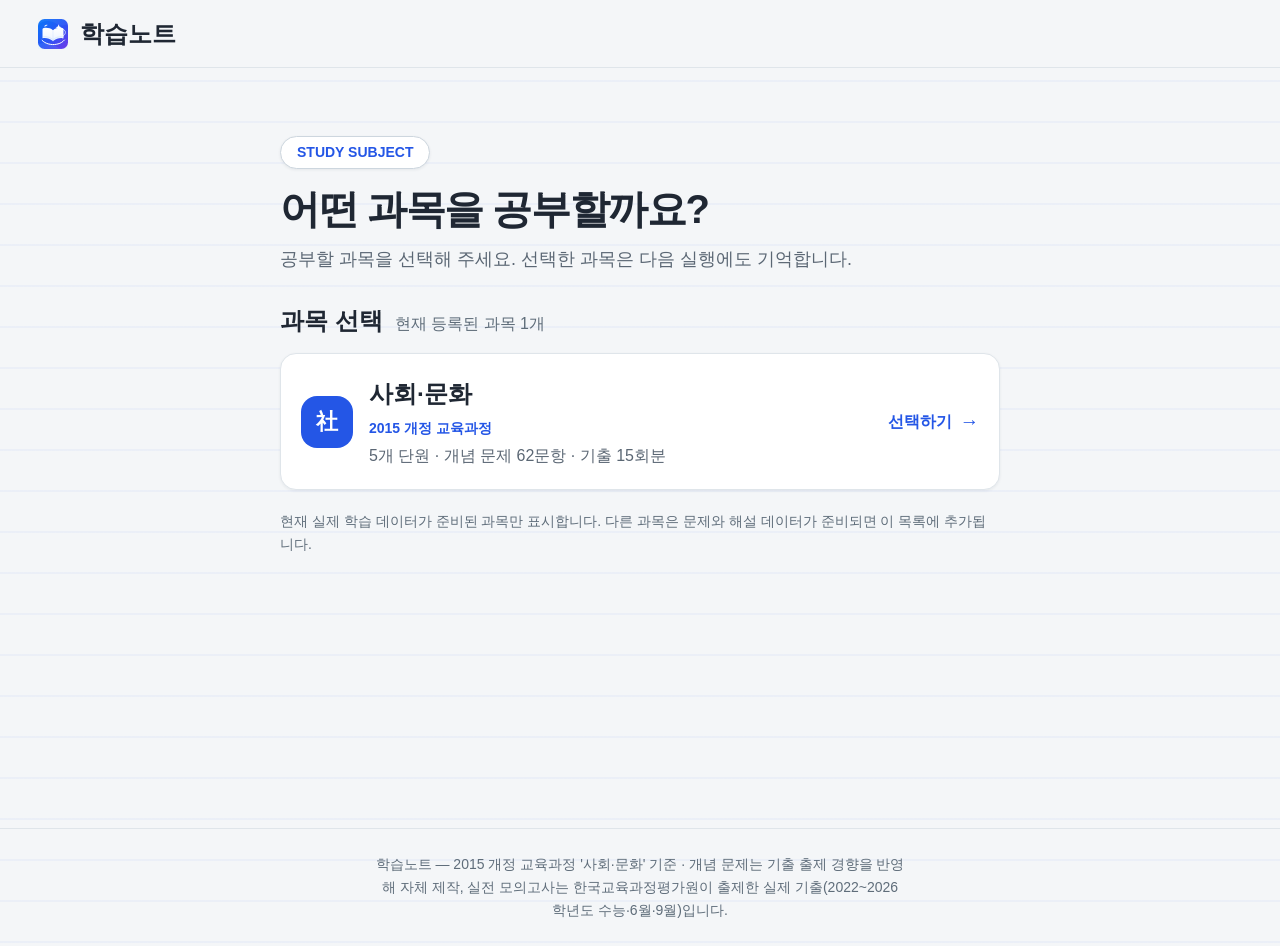
==== app-source.html @ 2e842623 "Version exam app for attempt history" ====
<!DOCTYPE html>
<html lang="ko">
<head>
<meta charset="UTF-8" />
<meta name="viewport" content="width=device-width, initial-scale=1.0" />
<title>학습노트</title>
<meta name="description" content="사회·문화 수능 대비 단원별 개념 문제 연습 사이트. 기출 스타일 5지선다 문제와 상세 해설, 오답 노트, 단원별 개념 정리 제공." />
<meta name="theme-color" content="#2456E6" />
<meta name="application-name" content="학습노트" />
<meta name="mobile-web-app-capable" content="yes" />
<meta name="apple-mobile-web-app-capable" content="yes" />
<meta name="apple-mobile-web-app-title" content="학습노트" />
<link rel="icon" type="image/svg+xml" href="assets/app-icon.svg" />
<link rel="apple-touch-icon" href="assets/app-icon-192.png" />
<link rel="manifest" href="manifest.webmanifest?v=20261116-name-2" />
<link rel="stylesheet" href="css/style.css" />
</head>
<body>
<a class="skip" href="#main">본문으로 건너뛰기</a>
<header class="site-header">
  <div class="header-inner">
    <a class="logo" href="#" data-nav="home" aria-label="홈으로">
      <img src="assets/app-icon.svg" width="30" height="30" alt="" aria-hidden="true" />
      <span class="logo-text">학습노트</span>
    </a>
    <nav class="gnb" aria-label="주요 메뉴">
      <button class="gnb-btn" data-nav="home" type="button">문제 풀기</button>
      <button class="gnb-btn" data-nav="subject-select" type="button">과목 변경</button>
      <button class="gnb-btn" data-nav="exam" type="button">실전 모의고사</button>
      <button class="gnb-btn" data-nav="game" type="button">지식의 탑</button>
      <button class="gnb-btn" data-nav="concepts" type="button">개념 정리</button>
      <button class="gnb-btn" data-nav="wrong" type="button">오답 노트 <span class="wrong-count" id="wrongCountBadge" hidden>0</span></button>
    </nav>
  </div>
</header>

<main id="main" class="container">
  <!-- 첫 진입 과목 선택 -->
  <section id="view-subject-select" class="view" aria-label="과목 선택" hidden></section>
  <!-- 홈: 단원 선택 -->
  <section id="view-home" class="view" aria-label="홈"></section>
  <!-- 퀴즈 진행 -->
  <section id="view-quiz" class="view" aria-label="문제 풀이" hidden></section>
  <!-- 결과 -->
  <section id="view-result" class="view" aria-label="결과" hidden></section>
  <!-- 실전 모의고사: 시험지 목록 -->
  <section id="view-exam" class="view" aria-label="실전 모의고사" hidden></section>
  <!-- 실전 모의고사: 응시 -->
  <section id="view-examrun" class="view" aria-label="모의고사 응시" hidden></section>
  <!-- 실전 모의고사: 결과 -->
  <section id="view-examresult" class="view" aria-label="모의고사 결과" hidden></section>
  <!-- 학습 게임: 지식의 탑 -->
  <section id="view-game" class="view" aria-label="지식의 탑 게임" hidden></section>
  <!-- 개념 정리 -->
  <section id="view-concepts" class="view" aria-label="개념 정리" hidden></section>
  <!-- 오답 노트 -->
  <section id="view-wrong" class="view" aria-label="오답 노트" hidden></section>
</main>

<footer class="site-footer">
  <p>학습노트 — 2015 개정 교육과정 '사회·문화' 기준 · 개념 문제는 기출 출제 경향을 반영해 자체 제작, 실전 모의고사는 한국교육과정평가원이 출제한 실제 기출(2022~2026학년도 수능·6월·9월)입니다.</p>
</footer>

<script src="courses/social-culture/content.js"></script>
<script src="js/course-registry.js"></script>
<script src="js/data.js"></script>
<script src="courses/social-culture/assessments.js"></script>
<script src="js/exams.js"></script>
<script src="js/storage.js"></script>
<script src="js/predict.js"></script>
<script src="js/assessment-engine.js"></script>
<script src="js/game.js"></script>
<script src="js/pen-tools.js?v=20261117-ai-report-1"></script>
<script src="js/exam-app.js?v=20261117-attempt-history-1"></script>
<script src="js/app.js"></script>
<script>
if ('serviceWorker' in navigator && (location.protocol === 'https:' || location.hostname === 'localhost' || location.hostname === '127.0.0.1')) {
  window.addEventListener('load', () => {
    navigator.serviceWorker.register('./service-worker.js', { scope: './' })
      .catch(error => console.warn('[PWA] Service worker registration failed:', error));
  }, { once: true });
}
</script>
</body>
</html>
---- css/style.css ----
/* ─── 사회문화 연습장 — 노트형 학습 사이트 테마 ───
   종이 노트 + 형광펜 콘셉트 (연습장 감성) */

:root {
  --text-xs: clamp(0.75rem, 0.7rem + 0.25vw, 0.875rem);
  --text-sm: clamp(0.875rem, 0.8rem + 0.35vw, 1rem);
  --text-base: clamp(1rem, 0.95rem + 0.25vw, 1.125rem);
  --text-lg: clamp(1.125rem, 1rem + 0.75vw, 1.5rem);
  --text-xl: clamp(1.5rem, 1.2rem + 1.25vw, 2.25rem);

  --space-1: 0.25rem; --space-2: 0.5rem; --space-3: 0.75rem;
  --space-4: 1rem; --space-5: 1.25rem; --space-6: 1.5rem;
  --space-8: 2rem; --space-10: 2.5rem; --space-12: 3rem; --space-16: 4rem;

  /* 노트 페이퍼 톤 */
  --color-bg: #f4f6f8;          /* 노트 뒷면 */
  --color-surface: #ffffff;      /* 종이 */
  --color-surface-2: #fbfcfd;
  --color-surface-offset: #eef1f4;
  --color-divider: #dfe5ea;
  --color-border: #cdd6de;
  --color-text: #1f2733;
  --color-text-muted: #5b6774;
  --color-text-faint: #5f6d7a;
  --color-text-inverse: #f8fafc;

  /* 형광펜 블루 */
  --color-primary: #2456e6;
  --color-primary-hover: #1c46c4;
  --color-primary-active: #16379b;
  --color-primary-highlight: #e3ecfe;

  --color-success: #1e7a3c;
  --color-success-highlight: #e0f3e6;
  --color-error: #c93838;
  --color-error-highlight: #fbe4e4;
  --color-wrong-badge: #c93838;

  --hl: #ffe57f;               /* 형광펜 노랑 */
  --hl-pink: #ffc0cb;
  --hl-green: #b7f0c2;

  --radius-sm: 0.375rem;
  --radius-md: 0.5rem;
  --radius-lg: 0.75rem;
  --radius-xl: 1rem;

  --transition-interactive: 180ms cubic-bezier(0.16, 1, 0.3, 1);
  --shadow-sm: 0 1px 3px rgba(31, 39, 51, 0.07);
  --shadow-md: 0 4px 14px rgba(31, 39, 51, 0.09);
  --shadow-lg: 0 12px 34px rgba(31, 39, 51, 0.14);

  --content-default: 860px;
  --site-header-height: 68px;
}

/* ─── 기본 스타일 ─── */
*, *::before, *::after { box-sizing: border-box; margin: 0; padding: 0; }
[hidden] { display: none !important; }

html {
  -webkit-text-size-adjust: none; text-size-adjust: none;
  -webkit-font-smoothing: antialiased; -moz-osx-font-smoothing: grayscale;
  text-rendering: optimizeLegibility;
  scroll-padding-top: var(--site-header-height);
}

body {
  min-height: 100dvh;
  padding-top: var(--site-header-height);
  line-height: 1.65;
  font-family: 'Pretendard Variable', Pretendard, -apple-system, 'Apple SD Gothic Neo', 'Malgun Gothic', sans-serif;
  font-size: var(--text-base);
  color: var(--color-text);
  background-color: var(--color-bg);
  /* 노트 줄무늬 */
  background-image: repeating-linear-gradient(
    transparent, transparent 39px,
    rgba(36, 86, 230, 0.045) 39px, rgba(36, 86, 230, 0.045) 41px
  );
}

img, svg { display: block; max-width: 100%; }
button { cursor: pointer; background: none; border: none; font: inherit; color: inherit; }
ul { list-style: none; }
h1, h2, h3, h4 { text-wrap: balance; line-height: 1.2; }
p, li, figcaption { text-wrap: pretty; }

:focus-visible { outline: 2px solid var(--color-primary); outline-offset: 3px; border-radius: var(--radius-sm); }

::selection { background: var(--hl); color: var(--color-text); }

.skip {
  position: absolute; left: -9999px; top: 0;
  background: var(--color-primary); color: #fff;
  padding: var(--space-2) var(--space-4); border-radius: var(--radius-sm);
  z-index: 100;
}
.skip:focus { left: var(--space-4); top: var(--space-4); }

@media (prefers-reduced-motion: reduce) {
  *, *::before, *::after {
    animation-duration: 0.01ms !important;
    animation-iteration-count: 1 !important;
    transition-duration: 0.01ms !important;
  }
}

/* ─── 헤더 ─── */
.site-header {
  /* 문서 스크롤 및 터치 제스처와 분리해 앱 상단바를 항상 같은 위치에 고정합니다. */
  position: fixed; inset: 0 0 auto; width: 100%; height: var(--site-header-height);
  z-index: 50;
  background: rgba(244, 246, 248, 0.96);
  backdrop-filter: blur(10px);
  border-bottom: 1px solid var(--color-divider);
}
.header-inner {
  width: 100%; max-width: 1440px; height: 100%;
  margin: 0 auto; padding: var(--space-3) clamp(16px, 3vw, 40px);
  display: flex; align-items: center; justify-content: space-between; gap: var(--space-4);
}
.logo { display: flex; flex: 0 0 auto; align-items: center; gap: var(--space-3); white-space: nowrap; text-decoration: none; color: inherit; }
.logo-text { white-space: nowrap; font-size: var(--text-lg); font-weight: 800; letter-spacing: -0.01em; }
.logo-text em { font-style: normal; color: var(--color-primary); }

.gnb { display: flex; flex: 1 1 auto; min-width: 0; justify-content: flex-end; flex-wrap: nowrap; gap: 4px; }
.gnb-btn {
  flex: 0 0 auto; white-space: nowrap;
  padding: var(--space-2) clamp(8px, 0.9vw, 14px);
  border-radius: var(--radius-full, 9999px);
  font-size: clamp(0.78rem, 0.9vw, 1rem); font-weight: 600; color: var(--color-text-muted);
  transition: all var(--transition-interactive);
}
.gnb-btn:hover { background: var(--color-primary-highlight); color: var(--color-primary); transform: translateY(-1px) scale(1.015); }
.gnb-btn.active { background: var(--color-primary); color: #fff; }

.wrong-count {
  display: inline-flex; align-items: center; justify-content: center;
  min-width: 1.4em; height: 1.4em; padding: 0 0.3em;
  background: var(--color-wrong-badge); color: #fff;
  border-radius: 9999px; font-size: var(--text-xs); font-weight: 700;
  vertical-align: 2px; margin-left: var(--space-1);
}

/* ─── 레이아웃 ─── */
.container {
  max-width: var(--content-default);
  margin: 0 auto;
  padding: var(--space-8) var(--space-5) var(--space-16);
  min-height: calc(100dvh - 140px);
}
.view { animation: viewIn 240ms cubic-bezier(0.16, 1, 0.3, 1); }
@keyframes viewIn { from { opacity: 0; transform: translateY(8px); } to { opacity: 1; transform: none; } }

/* ─── 첫 진입 과목 선택 ─── */
.subject-pick-page { max-width: 720px; margin: 0 auto; padding: clamp(12px, 4vh, 36px) 0; }
.subject-pick-page > .hero-kicker { margin-bottom: var(--space-4); }
.subject-pick-page h1 { font-size: clamp(1.8rem, 4vw, 2.5rem); font-weight: 850; letter-spacing: -0.035em; margin-bottom: var(--space-3); }
.subject-pick-description { color: var(--color-text-muted); margin-bottom: var(--space-8); }
.subject-pick-grid { display: grid; grid-template-columns: 1fr; gap: var(--space-3); }
.subject-pick-button {
  display: flex; align-items: center; gap: var(--space-4); width: 100%; min-height: 104px;
  padding: var(--space-5); text-align: left; color: var(--color-text);
  background: var(--color-surface); border: 1px solid var(--color-divider);
  border-radius: var(--radius-xl); box-shadow: var(--shadow-sm); cursor: pointer;
  transition: transform var(--transition-interactive), box-shadow var(--transition-interactive), border-color var(--transition-interactive), background var(--transition-interactive);
}
.subject-pick-button:hover, .subject-pick-button:focus-visible {
  border-color: var(--color-primary); background: var(--color-primary-highlight); box-shadow: var(--shadow-md);
  transform: translateY(-1px) scale(1.015);
}
.subject-pick-mark {
  display: inline-flex; flex: 0 0 52px; width: 52px; height: 52px; align-items: center; justify-content: center;
  color: #fff; background: var(--color-primary); border-radius: 16px; font-size: 1.35rem; font-weight: 850;
}
.subject-pick-copy { display: grid; gap: 3px; min-width: 0; }
.subject-pick-copy strong { font-size: var(--text-lg); font-weight: 800; }
.subject-pick-copy small { color: var(--color-primary); font-size: var(--text-xs); font-weight: 700; }
.subject-pick-copy > span { color: var(--color-text-muted); font-size: var(--text-sm); }
.subject-pick-action { display: inline-flex; align-items: center; gap: 8px; margin-left: auto; white-space: nowrap; color: var(--color-primary); font-size: var(--text-sm); font-weight: 800; }
.subject-pick-action > span { font-size: 1.2em; }
.subject-pick-footnote { margin-top: var(--space-5); color: var(--color-text-faint); font-size: var(--text-xs); }

/* ─── 홈 화면 ─── */
.hero { margin-bottom: var(--space-10); }
.hero-kicker {
  display: inline-flex; align-items: center; gap: var(--space-2);
  background: #fff; border: 1px solid var(--color-border);
  padding: var(--space-1) var(--space-4); border-radius: 9999px;
  font-size: var(--text-xs); font-weight: 700; color: var(--color-primary);
  box-shadow: var(--shadow-sm); margin-bottom: var(--space-4);
}
.hero h1 {
  font-size: var(--text-xl); font-weight: 800; letter-spacing: -0.02em;
  margin-bottom: var(--space-3); max-width: 24ch;
}
.hero p { color: var(--color-text-muted); max-width: 52ch; }

.stat-strip {
  display: grid; grid-template-columns: repeat(3, 1fr); gap: var(--space-3);
  margin-bottom: var(--space-10);
}
.stat-card {
  background: var(--color-surface); border: 1px solid var(--color-divider);
  border-radius: var(--radius-lg); padding: var(--space-4) var(--space-5);
  box-shadow: var(--shadow-sm);
}
.stat-label { font-size: var(--text-xs); font-weight: 600; color: var(--color-text-faint); }
.stat-value { font-size: var(--text-lg); font-weight: 800; margin-top: var(--space-1); }
.stat-value .accent { color: var(--color-primary); }

.section-head { display: flex; align-items: baseline; gap: var(--space-3); margin-bottom: var(--space-4); }
.section-head h2 { font-size: var(--text-lg); font-weight: 800; }
.section-head span { font-size: var(--text-sm); color: var(--color-text-faint); }

.unit-grid { display: grid; gap: var(--space-4); }
.unit-card {
  position: relative;
  background: var(--color-surface);
  border: 1px solid var(--color-divider);
  border-radius: var(--radius-lg);
  padding: var(--space-5) var(--space-6);
  box-shadow: var(--shadow-sm);
  transition: transform var(--transition-interactive), box-shadow var(--transition-interactive), border-color var(--transition-interactive);
  overflow: hidden;
}
.unit-card::before {
  content: ''; position: absolute; inset: 0 auto 0 0; width: 4px;
  background: var(--unit-accent, var(--color-primary));
}
.unit-card:hover { transform: translateY(-2px) scale(1.012); box-shadow: var(--shadow-md); border-color: var(--color-primary-highlight); }
.unit-top { display: flex; align-items: center; justify-content: space-between; gap: var(--space-3); }
.unit-num { font-size: var(--text-xs); font-weight: 800; color: var(--color-text-faint); letter-spacing: 0.08em; }
.unit-name { font-size: var(--text-lg); font-weight: 800; margin-top: var(--space-1); }
.unit-desc { font-size: var(--text-sm); color: var(--color-text-muted); margin-top: var(--space-2); }
.unit-meta { display: flex; align-items: center; gap: var(--space-3); margin-top: var(--space-4); flex-wrap: wrap; }
.unit-qcount {
  font-size: var(--text-xs); font-weight: 700; color: var(--color-text-muted);
  background: var(--color-surface-offset); padding: var(--space-1) var(--space-3);
  border-radius: 9999px;
}
.unit-actions { display: flex; gap: var(--space-2); margin-left: auto; }

.btn {
  display: inline-flex; align-items: center; justify-content: center; gap: var(--space-2);
  padding: var(--space-2) var(--space-5);
  border-radius: var(--radius-md);
  font-size: var(--text-sm); font-weight: 700;
  transition: all var(--transition-interactive);
}
.btn-primary { background: var(--color-primary); color: #fff; box-shadow: var(--shadow-sm); }
.btn-primary:hover { background: var(--color-primary-hover); transform: translateY(-1px) scale(1.015); }
.btn-ghost { border: 1.5px solid var(--color-border); color: var(--color-text-muted); background: var(--color-surface); }
.btn-ghost:hover { border-color: var(--color-primary); color: var(--color-primary); transform: translateY(-1px) scale(1.015); }
.btn:disabled { opacity: 0.45; cursor: not-allowed; transform: none; }

.unit-accuracy { font-size: var(--text-xs); color: var(--color-text-faint); font-weight: 600; }
.unit-accuracy .bar {
  display: inline-block; width: 72px; height: 6px;
  background: var(--color-surface-offset); border-radius: 3px;
  margin-left: var(--space-2); vertical-align: 2px; overflow: hidden;
}
.unit-accuracy .bar i {
  display: block; height: 100%; border-radius: 3px;
  background: var(--unit-accent, var(--color-primary));
}

/* ─── 퀴즈 화면 ─── */
.quiz-topbar {
  display: flex; align-items: center; justify-content: space-between;
  gap: var(--space-4); margin-bottom: var(--space-5); flex-wrap: wrap;
}
.quiz-info { display: flex; align-items: center; gap: var(--space-3); flex-wrap: wrap; }
.quiz-tag {
  font-size: var(--text-xs); font-weight: 700;
  background: var(--color-primary-highlight); color: var(--color-primary);
  padding: var(--space-1) var(--space-3); border-radius: 9999px;
}
.quiz-tag.error-mode { background: var(--color-error-highlight); color: var(--color-error); }
.quiz-topic { font-size: var(--text-sm); font-weight: 600; color: var(--color-text-muted); }
.quiz-exit { font-size: var(--text-sm); font-weight: 600; color: var(--color-text-faint); padding: var(--space-1) var(--space-3); border-radius: var(--radius-sm); }
.quiz-exit:hover { color: var(--color-error); background: var(--color-error-highlight); }

.progress-row { display: flex; align-items: center; gap: var(--space-4); margin-bottom: var(--space-6); }
.progress-track {
  flex: 1; height: 10px; border-radius: 5px;
  background: var(--color-surface-offset); overflow: hidden;
}
.progress-fill {
  height: 100%; border-radius: 5px;
  background: linear-gradient(90deg, var(--color-primary), #5b84ff);
  transition: width 400ms cubic-bezier(0.16, 1, 0.3, 1);
}
.progress-count { font-size: var(--text-sm); font-weight: 800; font-variant-numeric: tabular-nums; white-space: nowrap; }

.q-card {
  background: var(--color-surface);
  border: 1px solid var(--color-divider);
  border-radius: var(--radius-xl);
  padding: var(--space-8);
  box-shadow: var(--shadow-md);
}
.q-head { display: flex; align-items: center; gap: var(--space-3); margin-bottom: var(--space-4); flex-wrap: wrap; }
.q-num { font-size: var(--text-xs); font-weight: 800; color: var(--color-primary); letter-spacing: 0.06em; }
.q-diff { display: flex; gap: 3px; align-items: center; }
.q-diff i { width: 8px; height: 8px; border-radius: 2px; background: var(--color-surface-offset); }
.q-diff i.on { background: var(--color-primary); }
.q-diff-label { font-size: var(--text-xs); color: var(--color-text-faint); font-weight: 600; margin-left: 2px; }

.q-text { font-size: var(--text-base); font-weight: 600; line-height: 1.7; }
.pen-input-hint { font-size: var(--text-xs); color: var(--color-text-faint); }
.pen-tool:disabled { opacity: .4; cursor: not-allowed; }
@media (max-width: 640px) {
  .pen-bar { gap: 6px; }
  .pen-tool { padding: 6px 10px; }
  .pen-input-hint { flex-basis: 100%; }
}
.q-text u { text-decoration-color: var(--color-error); text-decoration-thickness: 2px; text-underline-offset: 3px; }
.q-text mark { background: var(--hl); padding: 0 2px; border-radius: 2px; }

.boogi {
  background: var(--color-surface-2);
  border: 1px dashed var(--color-border);
  border-radius: var(--radius-md);
  padding: var(--space-4) var(--space-5);
  margin: var(--space-4) 0 var(--space-5);
  font-size: var(--text-sm);
}
.boogi ul { padding-left: 0; margin-top: var(--space-2); display: grid; gap: var(--space-1); }
.boogi ul li { padding-left: 1.1em; position: relative; }
.boogi ul li::before { content: '·'; position: absolute; left: 0; font-weight: 800; color: var(--color-primary); }

.choices { display: grid; gap: var(--space-2); margin-top: var(--space-5); }
.choice {
  display: flex; align-items: flex-start; gap: var(--space-3);
  width: 100%; text-align: left;
  padding: var(--space-4) var(--space-5);
  background: var(--color-surface-2);
  border: 1.5px solid var(--color-divider);
  border-radius: var(--radius-md);
  font-size: var(--text-sm); font-weight: 500; line-height: 1.6;
  transition: all var(--transition-interactive);
}
.choice:hover:not(:disabled) {
  border-color: var(--color-primary);
  background: var(--color-primary-highlight);
  color: var(--color-text);
  transform: translateY(-1px) scale(1.025);
  box-shadow: 0 6px 16px rgba(36, 86, 230, 0.18);
}
.choice:disabled { cursor: default; }
.choice-num {
  flex-shrink: 0; width: 1.7em; height: 1.7em;
  display: inline-flex; align-items: center; justify-content: center;
  border-radius: 50%; background: var(--color-surface-offset);
  font-size: var(--text-xs); font-weight: 800; color: var(--color-text-muted);
  transition: all var(--transition-interactive);
}
.choice.correct {
  border-color: var(--color-success); background: var(--color-success-highlight);
}
.choice.correct .choice-num { background: var(--color-success); color: #fff; }
.choice.wrong {
  border-color: var(--color-error); background: var(--color-error-highlight);
}
.choice.wrong .choice-num { background: var(--color-error); color: #fff; }
.choice.dimmed { opacity: 0.55; }

.expl {
  margin-top: var(--space-5);
  border-radius: var(--radius-md);
  padding: var(--space-5) var(--space-6);
  animation: viewIn 240ms cubic-bezier(0.16, 1, 0.3, 1);
}
.expl.correct-expl { background: var(--color-success-highlight); border: 1px solid #bfe4ca; }
.expl.wrong-expl { background: var(--color-error-highlight); border: 1px solid #f0c4c4; }
.expl-head {
  display: flex; align-items: center; gap: var(--space-2);
  font-weight: 800; font-size: var(--text-sm); margin-bottom: var(--space-2);
}
.expl.correct-expl .expl-head { color: var(--color-success); }
.expl.wrong-expl .expl-head { color: var(--color-error); }
.expl-body { font-size: var(--text-sm); color: var(--color-text); line-height: 1.7; }

.quiz-nav { display: flex; justify-content: flex-end; gap: var(--space-3); margin-top: var(--space-6); }

/* ─── 결과 화면 ─── */
.result-hero {
  background: var(--color-surface); border: 1px solid var(--color-divider);
  border-radius: var(--radius-xl); padding: var(--space-10);
  text-align: center; box-shadow: var(--shadow-md); margin-bottom: var(--space-8);
}
.result-score { font-size: clamp(3rem, 8vw, 4.5rem); font-weight: 900; letter-spacing: -0.03em; color: var(--color-primary); line-height: 1; }
.result-score small { font-size: 0.4em; font-weight: 700; color: var(--color-text-faint); }
.result-msg { font-size: var(--text-lg); font-weight: 800; margin-top: var(--space-4); }
.result-sub { font-size: var(--text-sm); color: var(--color-text-muted); margin-top: var(--space-2); }
.result-actions { display: flex; justify-content: center; gap: var(--space-3); margin-top: var(--space-8); flex-wrap: wrap; }

.result-table { width: 100%; border-collapse: collapse; font-size: var(--text-sm); }
.result-table th, .result-table td {
  padding: var(--space-3) var(--space-4); text-align: left;
  border-bottom: 1px solid var(--color-divider);
}
.result-table th { font-size: var(--text-xs); font-weight: 700; color: var(--color-text-faint); }
.result-table .ok { color: var(--color-success); font-weight: 700; }
.result-table .no { color: var(--color-error); font-weight: 700; }

/* ─── 개념 정리 ─── */
.concept-tabs { display: flex; gap: var(--space-2); flex-wrap: wrap; margin-bottom: var(--space-6); }
.ctab {
  padding: var(--space-2) var(--space-4); border-radius: 9999px;
  font-size: var(--text-sm); font-weight: 700; color: var(--color-text-muted);
  border: 1.5px solid var(--color-divider); background: var(--color-surface);
  transition: all var(--transition-interactive);
}
.ctab:hover { border-color: var(--color-primary); color: var(--color-primary); transform: translateY(-1px) scale(1.015); }
.ctab.active { background: var(--color-primary); border-color: var(--color-primary); color: #fff; }

.term-grid { display: grid; grid-template-columns: repeat(auto-fill, minmax(320px, 1fr)); gap: var(--space-4); }
.term-card {
  background: var(--color-surface); border: 1px solid var(--color-divider);
  border-radius: var(--radius-lg); padding: var(--space-5) var(--space-6);
  box-shadow: var(--shadow-sm);
}
.term-card dt { font-weight: 800; font-size: var(--text-base); margin-bottom: var(--space-2); }
.term-card dt::before { content: '✎ '; color: var(--color-primary); }
.term-card dd { font-size: var(--text-sm); color: var(--color-text-muted); line-height: 1.7; }
.term-card dd mark { background: var(--hl); padding: 0 2px; border-radius: 2px; }

/* ─── 오답 노트 ─── */
.empty-state {
  text-align: center; padding: var(--space-16) var(--space-6);
  background: var(--color-surface); border: 1px dashed var(--color-border);
  border-radius: var(--radius-xl); color: var(--color-text-muted);
}
.empty-state strong { display: block; font-size: var(--text-lg); color: var(--color-text); margin-bottom: var(--space-2); }

.wrong-list { display: grid; gap: var(--space-4); }
.wrong-item {
  background: var(--color-surface); border: 1px solid var(--color-divider);
  border-radius: var(--radius-lg); padding: var(--space-5) var(--space-6);
  box-shadow: var(--shadow-sm);
}
.wrong-item-head { display: flex; align-items: center; gap: var(--space-3); flex-wrap: wrap; margin-bottom: var(--space-2); }
.wrong-q { font-size: var(--text-sm); font-weight: 600; line-height: 1.6; }
.wrong-tries { font-size: var(--text-xs); font-weight: 700; color: var(--color-error); background: var(--color-error-highlight); padding: 2px 10px; border-radius: 9999px; }
.wrong-actions { display: flex; gap: var(--space-2); margin-top: var(--space-4); flex-wrap: wrap; }
.wrong-actions .btn { padding: var(--space-1) var(--space-4); font-size: var(--text-xs); }

/* ─── 푸터 ─── */
.site-footer {
  border-top: 1px solid var(--color-divider);
  padding: var(--space-6) var(--space-5);
  text-align: center;
}
.site-footer p { font-size: var(--text-xs); color: var(--color-text-faint); margin: 0 auto; max-width: 68ch; }

/* 두 줄 헤더가 필요한 태블릿/모바일의 고정 높이입니다. */
@media (max-width: 980px) {
  :root { --site-header-height: 116px; }
}

/* 넓은 태블릿/좁은 데스크톱에서는 로고와 메뉴를 분리해 텍스트가 눌리지 않게 합니다. */
@media (max-width: 980px) and (min-width: 641px) {
  .header-inner { flex-direction: column; align-items: stretch; gap: var(--space-2); }
  .logo { justify-content: center; }
  .gnb { justify-content: flex-start; overflow-x: auto; -webkit-overflow-scrolling: touch; scrollbar-width: none; padding-bottom: 2px; }
  .gnb::-webkit-scrollbar { display: none; }
  .gnb-btn { padding: var(--space-2) var(--space-3); font-size: var(--text-xs); }
}

/* ─── 반응형 ─── */
@media (max-width: 640px) {
  .header-inner { flex-direction: column; align-items: stretch; gap: var(--space-2); }
  .logo { justify-content: center; }
  .gnb { justify-content: flex-start; flex-wrap: nowrap; overflow-x: auto; -webkit-overflow-scrolling: touch; scrollbar-width: none; padding-bottom: 2px; }
  .gnb::-webkit-scrollbar { display: none; }
  .gnb-btn { white-space: nowrap; flex: 0 0 auto; padding: var(--space-2) var(--space-3); font-size: var(--text-xs); }
  .container { padding: var(--space-6) var(--space-4) var(--space-12); }
  .stat-strip { grid-template-columns: 1fr; }
  .q-card { padding: var(--space-5) var(--space-4); }
  .unit-actions { margin-left: 0; }
  .progress-count { font-size: var(--text-xs); }
}

/* ─── 실전 모의고사 ─── */
.exam-banner {
  display: flex; align-items: center; gap: var(--space-4); flex-wrap: wrap;
  background: linear-gradient(120deg, #1d3fa0, #2456e6 55%, #3b6ef5);
  color: #fff; border-radius: var(--radius-lg);
  padding: var(--space-5) var(--space-6); margin: var(--space-6) 0 0;
  text-decoration: none; box-shadow: 0 6px 18px rgba(36, 86, 230, 0.28);
  transition: transform 0.15s ease, box-shadow 0.15s ease;
}
.exam-banner:hover { transform: translateY(-1px) scale(1.012); box-shadow: 0 8px 20px rgba(36, 86, 230, 0.30); }
.eb-badge { background: rgba(255,255,255,0.18); border: 1px solid rgba(255,255,255,0.35); padding: 2px 10px; border-radius: 999px; font-size: var(--text-xs); font-weight: 700; letter-spacing: 0.02em; }
.eb-title { font-weight: 800; font-size: var(--text-base); }
.eb-cta { margin-left: auto; font-weight: 700; font-size: var(--text-sm); }

.exam-hero { background: linear-gradient(135deg, #10265e, #1c46c4); color: #fff; border-radius: var(--radius-lg); padding: var(--space-8) var(--space-8); }
.exam-hero .hero-kicker { color: #bcd0ff; }
.exam-hero p { color: #dbe6ff; }

.exam-year-row { margin-bottom: var(--space-6); }
.exam-year { font-size: var(--text-base); font-weight: 800; color: var(--color-text); margin-bottom: var(--space-3); }
.exam-cards { display: grid; grid-template-columns: repeat(auto-fit, minmax(200px, 1fr)); gap: var(--space-3); }
.exam-card {
  display: flex; flex-direction: column; align-items: flex-start; gap: 4px; text-align: left;
  background: var(--color-surface); border: 1px solid var(--color-border); border-radius: var(--radius-md);
  padding: var(--space-4); cursor: pointer; font: inherit; color: var(--color-text);
  transition: border-color 0.15s ease, box-shadow 0.15s ease, transform 0.15s ease;
}
.exam-card:hover { border-color: var(--color-primary); box-shadow: 0 4px 14px rgba(31, 39, 51, 0.08); transform: translateY(-1px) scale(1.015); }
.exam-card-kind { font-size: var(--text-xs); font-weight: 700; color: var(--color-primary); background: var(--color-primary-highlight); padding: 2px 8px; border-radius: 999px; }
.exam-card-title { font-weight: 800; font-size: var(--text-base); }
.exam-card-meta { font-size: var(--text-xs); color: var(--color-text-muted); }
.exam-card-meta b { color: var(--color-success); }
.exam-src-note { font-size: var(--text-xs); color: var(--color-text-faint); margin-top: var(--space-4); }

.exam-run-top { display: flex; align-items: center; justify-content: space-between; gap: var(--space-3); flex-wrap: wrap; margin-bottom: var(--space-3); }
.exam-run-info { display: flex; align-items: center; gap: var(--space-3); flex-wrap: wrap; }
.exam-run-q { font-weight: 800; font-size: var(--text-base); color: var(--color-text-muted); font-variant-numeric: tabular-nums; }
.exam-run-right { display: flex; align-items: center; gap: var(--space-3); }
.exam-timer { font-weight: 800; font-size: var(--text-lg); font-variant-numeric: tabular-nums; background: var(--color-surface); border: 1px solid var(--color-border); border-radius: var(--radius-md); padding: 4px 12px; }
.exam-timer.warn { color: #b45309; border-color: #f59e0b; background: #fffbeb; }
.exam-timer.danger { color: var(--color-error); border-color: var(--color-error); background: var(--color-error-highlight); }
.exam-tag { background: #10265e !important; color: #fff !important; }

.exam-progress { margin-bottom: var(--space-4); }

.exam-qcard { background: var(--color-surface); border: 1px solid var(--color-border); border-radius: var(--radius-lg); padding: var(--space-4); }
.exam-qimg { display: block; width: 100%; max-width: 760px; margin: 0 auto; height: auto; border-radius: var(--radius-sm); }

.omr { display: grid; grid-template-columns: repeat(5, 1fr); gap: var(--space-2); max-width: 760px; margin: var(--space-4) auto 0; }
.omr-btn {
  display: flex; flex-direction: column; align-items: center; gap: 2px;
  background: var(--color-surface-2); border: 2px solid var(--color-border); border-radius: var(--radius-md);
  padding: var(--space-3) 4px; cursor: pointer; font: inherit; color: var(--color-text-muted);
  transition: transform 160ms cubic-bezier(0.16, 1, 0.3, 1), border-color 160ms ease, background-color 160ms ease, color 160ms ease, box-shadow 160ms ease;
}
.omr-btn:hover:not(:disabled) {
  border-color: var(--color-primary);
  background: var(--color-primary-highlight);
  color: var(--color-primary);
  transform: translateY(-1px) scale(1.025);
  box-shadow: 0 6px 16px rgba(36, 86, 230, 0.18);
}
.omr-btn.marked { border-color: var(--color-primary); background: var(--color-primary-highlight); color: var(--color-primary); font-weight: 800; }
.omr-num { font-size: var(--text-lg); line-height: 1; }
.omr-state { font-size: var(--text-xs); min-height: 1em; }

.exam-run-nav { display: flex; align-items: center; gap: var(--space-3); flex-wrap: wrap; margin-top: var(--space-4); }
.omr-grid { display: grid; grid-template-columns: repeat(10, 1fr); gap: 4px; flex: 1; min-width: 240px; }
.omr-cell {
  font: inherit; font-size: var(--text-xs); font-weight: 700; color: var(--color-text-muted);
  background: var(--color-surface); border: 1px solid var(--color-border); border-radius: 6px;
  padding: 6px 0; cursor: pointer; font-variant-numeric: tabular-nums;
  transition: transform 160ms cubic-bezier(0.16, 1, 0.3, 1), border-color 160ms ease, background-color 160ms ease, color 160ms ease, box-shadow 160ms ease;
}
.omr-cell:hover:not(:disabled) {
  border-color: var(--color-primary);
  background: var(--color-primary-highlight);
  color: var(--color-primary);
  transform: translateY(-1px) scale(1.02);
  box-shadow: 0 5px 14px rgba(36, 86, 230, 0.16);
}
.omr-cell.done { background: var(--color-primary-highlight); border-color: #9db8f5; color: var(--color-primary); }
.omr-cell.cur { background: var(--color-primary); border-color: var(--color-primary); color: #fff; }
.exam-submit-hint { font-size: var(--text-sm); color: var(--color-text-muted); margin-top: var(--space-3); }
.exam-submit-hint.warn2 { color: #b45309; font-weight: 600; }

.exam-result-hero { background: linear-gradient(135deg, #10265e, #1c46c4); color: #fff; }
.exam-result-hero .result-sub { color: #dbe6ff; }

.exam-review-list { display: flex; flex-direction: column; gap: var(--space-2); }
.exam-review { background: var(--color-surface); border: 1px solid var(--color-border); border-radius: var(--radius-md); overflow: hidden; }
.exam-review summary {
  display: flex; align-items: center; gap: var(--space-3); flex-wrap: wrap; cursor: pointer;
  padding: var(--space-3) var(--space-4); list-style: none; font-size: var(--text-sm);
}
.exam-review summary::-webkit-details-marker { display: none; }
.exam-review summary::after { content: '▾'; margin-left: auto; color: var(--color-text-faint); }
.exam-review[open] summary::after { content: '▴'; }
.er-num { font-weight: 800; font-size: var(--text-base); min-width: 2.2em; }
.er-verdict { font-size: var(--text-xs); font-weight: 700; padding: 2px 8px; border-radius: 999px; }
.er-verdict.ok { background: var(--color-success-highlight); color: var(--color-success); }
.er-verdict.no { background: var(--color-error-highlight); color: var(--color-error); }
.er-ans { color: var(--color-text-muted); }
.er-body { padding: 0 var(--space-4) var(--space-4); }
.er-note { font-size: var(--text-sm); color: var(--color-text-muted); margin-top: var(--space-3); }
.er-note b { color: var(--color-primary); font-size: var(--text-base); }
.exam-review.wrong-q { border-color: #f0b4b4; }

@media (max-width: 640px) {
  .omr { grid-template-columns: repeat(5, 1fr); }
  .omr-grid { grid-template-columns: repeat(10, 1fr); min-width: 0; }
  .exam-run-nav { flex-wrap: wrap; gap: var(--space-2); }
  .exam-run-nav .btn { flex: 1 1 calc(50% - var(--space-2)); }
  .omr-grid { order: 3; flex-basis: 100%; }
  .eb-cta { margin-left: 0; }
}

/* ───────────── 모의고사 확장: 도표 제외 · 예상 문제지 · 펜 필기 · 등급컷 ───────────── */

/* 도표 문항 제외 토글 */
.dopyo-toggle {
  display: flex; align-items: center; gap: var(--space-4); justify-content: space-between;
  background: var(--color-surface); border: 1px solid var(--color-border); border-radius: var(--radius-md);
  padding: var(--space-4) var(--space-5); margin-bottom: var(--space-8);
}
.dopyo-toggle.on { border-color: #9db8f5; background: var(--color-primary-highlight); }
.dt-text b { display: block; font-size: var(--text-base); margin-bottom: 2px; }
.dt-text span { font-size: var(--text-sm); color: var(--color-text-muted); }
.dt-switch {
  flex: 0 0 auto; width: 52px; height: 30px; border-radius: 999px; border: 1px solid var(--color-border);
  background: var(--color-surface-offset); position: relative; cursor: pointer; padding: 0; transition: background 0.15s;
}
.dt-knob {
  position: absolute; top: 3px; left: 3px; width: 22px; height: 22px; border-radius: 50%;
  background: #fff; border: 1px solid var(--color-border); transition: transform 0.15s;
}
.dopyo-toggle.on .dt-switch { background: var(--color-primary); border-color: var(--color-primary); }
.dopyo-toggle.on .dt-knob { transform: translateX(22px); border-color: transparent; }

/* 예상 모의고사 카드 */
.predict-cards { grid-template-columns: repeat(auto-fill, minmax(200px, 1fr)); }
.predict-card { border-style: dashed; }
.predict-sub { display: block; font-size: var(--text-xs); color: var(--color-text-faint); margin-top: 2px; }
.predict-note { background: var(--color-surface); border: 1px solid var(--color-border); border-radius: var(--radius-md); margin-top: var(--space-4); }
.predict-note summary { cursor: pointer; padding: var(--space-3) var(--space-4); font-size: var(--text-sm); font-weight: 700; list-style: none; }
.predict-note summary::-webkit-details-marker { display: none; }
.predict-note summary::after { content: '▾'; color: var(--color-text-faint); margin-left: var(--space-2); }
.predict-note[open] summary::after { content: '▴'; }
.pn-body { padding: 0 var(--space-4) var(--space-4); font-size: var(--text-sm); color: var(--color-text-muted); }
.pn-body p { margin-bottom: var(--space-3); }
.unit-freq { display: grid; gap: var(--space-2); margin-top: var(--space-2); }
.uf-row { display: grid; grid-template-columns: minmax(120px, 220px) 1fr 64px; align-items: center; gap: var(--space-3); }
.uf-name { font-size: var(--text-xs); color: var(--color-text); font-weight: 600; }
.uf-bar { height: 10px; background: var(--color-surface-offset); border-radius: 999px; overflow: hidden; }
.uf-fill { display: block; height: 100%; background: linear-gradient(90deg, #2456e6, #6d9bff); border-radius: 999px; }
.uf-val { font-size: var(--text-xs); color: var(--color-text-muted); text-align: right; font-variant-numeric: tabular-nums; }

/* 펜 필기 도구 */
.pen-bar { display: flex; align-items: center; gap: var(--space-2); flex-wrap: wrap; margin: var(--space-4) 0 var(--space-3); }
.pen-bar-label { font-size: var(--text-xs); font-weight: 800; color: var(--color-text-faint); margin-right: var(--space-1); }
.pen-tool {
  font: inherit; font-size: var(--text-xs); font-weight: 700; padding: 5px 12px; cursor: pointer;
  border: 1px solid var(--color-border); border-radius: 999px; background: var(--color-surface); color: var(--color-text-muted);
}
.pen-tool:hover { border-color: var(--color-primary); color: var(--color-primary); }
.pen-tool.active { background: var(--color-primary); border-color: var(--color-primary); color: #fff; }
.pen-palette { display: inline-flex; align-items: center; gap: 4px; padding: 2px 4px; border: 1px solid var(--color-border); border-radius: 999px; }
.pen-color { display: inline-grid; place-items: center; width: 28px; height: 28px; padding: 3px; border: 1px solid transparent; border-radius: 50%; background: transparent; cursor: pointer; }
.pen-color i { display: block; width: 16px; height: 16px; border: 1px solid #0002; border-radius: 50%; }
.pen-color.active { border-color: var(--color-primary); background: var(--color-primary-highlight); }
.pen-color:focus-visible { outline: 2px solid var(--color-primary); outline-offset: 2px; }
.view.pen-surface-root { position: relative; touch-action: pan-x pan-y; }
/* 펜이 퀴즈 화면 안에 있는 동안에만 펜 입력을 우선합니다.
   펜이 화면 밖으로 나가면 pan-x/pan-y가 복구되어 손가락 스크롤이 가능합니다. */
.view.pen-surface-root.pen-hover-input,
.view.pen-surface-root.pen-input-active {
  touch-action: none !important;
  overscroll-behavior: none !important;
  user-select: none !important;
  -webkit-user-select: none !important;
  -webkit-user-drag: none !important;
}
/* 펜으로 쓰는 중에는 해당 문제 영역만 터치 제스처와 텍스트 선택을 막습니다.
   html/body의 overflow는 건드리지 않아 sticky 상단바와 문서 스크롤 기준을 고정합니다. */
.pen-surface-root.pen-input-active,
.pen-surface-root.pen-input-active * {
  -webkit-user-drag: none !important;
}
.pen-surface-canvas { position: absolute; top: 0; left: 0; z-index: 20; display: block; pointer-events: none; }
.quiz-question-prompt { margin-bottom: var(--space-4); }
.pen-input-hint { flex-basis: 100%; }
.exam-qwrap { position: relative; }

/* 텍스트 문항 (예상 모의고사) */
.predict-card2 { padding: var(--space-5); }
.pq-head { display: flex; align-items: center; gap: var(--space-2); margin-bottom: var(--space-3); }
.pq-num { font-size: var(--text-lg); font-weight: 900; }
.pq-badje { font-size: var(--text-xs); font-weight: 700; padding: 2px 9px; border-radius: 999px; background: var(--color-surface-offset); color: var(--color-text-muted); }
.pq-badje.dopyo { background: #fff3d6; color: #92600a; }
.pq-badje.unit { background: var(--color-primary-highlight); color: var(--color-primary); }
.pq-q { font-size: var(--text-base); line-height: 1.75; margin-bottom: var(--space-4); }
.pq-choices { display: grid; gap: var(--space-2); }
.pq-choice {
  display: flex; gap: var(--space-3); align-items: flex-start; text-align: left; width: 100%;
  font: inherit; font-size: var(--text-sm); line-height: 1.6; padding: var(--space-3) var(--space-4);
  background: var(--color-surface-2); border: 1px solid var(--color-border); border-radius: var(--radius-sm);
  cursor: pointer; color: var(--color-text);
  transition: transform 160ms cubic-bezier(0.16, 1, 0.3, 1), border-color 160ms ease, background-color 160ms ease, color 160ms ease, box-shadow 160ms ease;
}
.pq-choice:hover:not(:disabled) {
  border-color: var(--color-primary);
  background: var(--color-primary-highlight);
  color: var(--color-text);
  transform: translateY(-2px) scale(1.025);
  box-shadow: 0 8px 20px rgba(36, 86, 230, 0.22);
}
.pq-choice.marked { border-color: var(--color-primary); background: var(--color-primary-highlight); }
.pq-clab { font-weight: 800; flex: 0 0 auto; color: var(--color-primary); }
.pq-choices.review .pq-choice { cursor: default; }
.pq-choices.review .pq-choice.correct { border-color: var(--color-success); background: var(--color-success-highlight); }
.pq-choices.review .pq-choice.wrong { border-color: var(--color-error); background: var(--color-error-highlight); }
.pq-expl { margin-top: var(--space-3); padding: var(--space-3) var(--space-4); background: var(--color-surface-offset); border-radius: var(--radius-sm); font-size: var(--text-sm); line-height: 1.7; }
.pq-expl b { color: var(--color-primary); }

/* 예상 문제지 안의 표 */
.ptable-wrap { overflow-x: auto; margin: var(--space-3) 0; }
.ptable { border-collapse: collapse; font-size: var(--text-sm); background: var(--color-surface); }
.ptable th, .ptable td { border: 1px solid var(--color-border); padding: 6px 14px; text-align: center; }
.ptable thead th { background: var(--color-surface-offset); font-weight: 700; }
.ptable tbody th { background: var(--color-surface-2); font-weight: 600; }
.ptable-note { font-size: var(--text-xs); color: var(--color-text-faint); margin-top: 2px; }

/* 등급컷 */
.grade-badge {
  display: inline-block; margin-top: var(--space-3); font-size: var(--text-sm); font-weight: 700;
  background: rgba(255, 255, 255, 0.16); border: 1px solid rgba(255, 255, 255, 0.4);
  color: #fff; padding: 6px 14px; border-radius: 999px;
}
.grade-badge b { font-size: var(--text-lg); }
.grade-note { font-weight: 500; opacity: 0.8; }
.cut-card { margin-top: var(--space-6); }
.cut-title { font-size: var(--text-lg); font-weight: 800; margin-bottom: var(--space-3); }
.cut-warn { font-size: var(--text-sm); color: #b45309; background: #fff7e6; border-radius: var(--radius-sm); padding: var(--space-2) var(--space-3); margin-bottom: var(--space-3); }
.cut-table { width: 100%; border-collapse: collapse; font-size: var(--text-sm); }
.cut-table th, .cut-table td { border: 1px solid var(--color-divider); padding: 7px 6px; text-align: center; font-variant-numeric: tabular-nums; }
.cut-table thead th { background: var(--color-surface-offset); font-weight: 700; }
.cut-table tbody th { background: var(--color-surface-2); }
.cut-table td.mine { background: var(--color-primary-highlight); color: var(--color-primary); font-weight: 800; }
.cut-src { font-size: var(--text-sm); color: var(--color-text-muted); margin-top: var(--space-3); }
.cut-src b { color: var(--color-primary); }
.cut-src.dim { color: var(--color-text-faint); font-size: var(--text-xs); }

/* 제외 문항 표시 */
.omr-cell.excl { background: var(--color-surface-offset); color: var(--color-text-faint); text-decoration: line-through; cursor: not-allowed; border-style: dashed; }
.omr-cell.excl:hover { border-color: var(--color-border); color: var(--color-text-faint); }
.excl-row td { color: var(--color-text-faint); background: var(--color-surface-2); }
.dim2 { color: var(--color-text-faint) !important; }
.exam-review.excl-q { opacity: 0.65; }
.er-verdict.dim2 { background: var(--color-surface-offset); }

@media (max-width: 640px) {
  .uf-row { grid-template-columns: 1fr 64px; grid-template-rows: auto auto; }
  .uf-name { grid-column: 1 / -1; }
  .cut-table { font-size: var(--text-xs); }
  .cut-table th, .cut-table td { padding: 5px 3px; }
  .pq-choice { padding: var(--space-3); }
}

/* ───────────── 지식의 탑 v3: true-black flat — 밤의 탑 ─────────────
   방향: taste-skill app sheet 'true-black-flat' (seed 347067631)
   검정 바탕 위 명도 단계(#000 → #111 → #1e1e1e)로만 층위를 만들고,
   색은 데이터(HP·치명타·골드·유물)에만. 카드에 테두리·그림자 없음. */

#view-game {
  --g-card: #111111;
  --g-raised: #1e1e1e;
  --g-well: #1a1a1a;
  --g-line: #2a2a2a;
  --g-text: #ffffff;
  --g-body: #e6e6e6;
  --g-muted: #c2c2c2;
  --g-faint: #949494;
  --g-amber: #f2b33d;   /* 골드·치명타·유물·오른 층 창 */
  --g-green: #3fc07a;   /* 탐구생 HP·정답 */
  --g-red: #e5484d;     /* 보스 HP·피해·광폭화 */
  background: #000;
  color: var(--g-body);
  border-radius: 24px;
  padding: 28px clamp(16px, 4vw, 40px) 40px;
}

/* ── 머리글 ── */
.game-head { display: flex; justify-content: space-between; align-items: flex-start; gap: var(--space-4); margin-bottom: var(--space-4); }
.game-title h1 { font-size: 22px; font-weight: 700; letter-spacing: -0.02em; color: var(--g-text); }
.game-title p { font-size: 13px; color: var(--g-faint); margin-top: 6px; max-width: 52ch; line-height: 1.6; }
.game-floor-badge { flex: 0 0 auto; background: var(--g-raised); border-radius: 16px; padding: 12px 20px; text-align: center; }
.game-floor-badge b { display: block; font-size: 20px; font-weight: 700; color: var(--g-amber); font-variant-numeric: tabular-nums; }
.game-floor-badge span { font-size: 12px; color: var(--g-muted); }

/* ── 탑 진행: 밤의 탑, 오른 층은 불이 켜진 창 ── */
.tower-track { display: flex; gap: 8px; overflow-x: auto; padding: 14px 0 20px; scrollbar-width: thin; scrollbar-color: #333 #000; }
.tt-node { flex: 0 0 auto; display: grid; gap: 5px; justify-items: center; min-width: 44px; }
.tt-glyph { width: 38px; height: 38px; border-radius: 10px; font-size: 14px; font-weight: 600; display: grid; place-items: center; font-variant-numeric: tabular-nums; }
.tt-node.done .tt-glyph { background: var(--g-amber); color: #000; }
.tt-node.cur .tt-glyph { background: var(--g-text); color: #000; }
.tt-node.lock .tt-glyph { background: var(--g-raised); color: var(--g-faint); }
.tt-n { font-size: 10px; color: var(--g-faint); font-variant-numeric: tabular-nums; }
.tt-node.done .tt-n, .tt-node.cur .tt-n { color: var(--g-muted); }

/* ── 본문 그리드: 전투 무대 + 사이드 ── */
.game-grid { display: grid; grid-template-columns: minmax(0, 1fr) 320px; gap: 14px; align-items: start; }

/* ── 전투 무대 ── */
.game-stage { background: var(--g-card); border-radius: 20px; padding: 24px; }
.stage-head { display: flex; align-items: baseline; gap: 10px; flex-wrap: wrap; }
.stage-tag { font-size: 12px; font-weight: 500; color: var(--g-muted); background: var(--g-raised); border-radius: 999px; padding: 4px 12px; }
.stage-name { font-size: 18px; font-weight: 700; color: var(--g-text); }
.stage-intro { font-size: 13px; color: var(--g-faint); margin: 8px 0 16px; line-height: 1.6; }
.stage-art-hint { font-size: 12px; color: #e5a93b; background: #2b2414; border-radius: 10px; padding: 10px 14px; margin: 0 0 16px; display: block; }

.stage-arena { display: flex; align-items: center; gap: var(--space-4); justify-content: space-between; padding: 6px 0 4px; }
.fighter { flex: 1; display: grid; gap: 10px; justify-items: center; position: relative; text-align: center; }
.f-avatar { width: 64px; height: 64px; border-radius: 50%; color: #fff; font-size: 18px; font-weight: 600; display: grid; place-items: center; }
.f-info { display: grid; gap: 6px; width: 100%; justify-items: center; }
.f-name { font-size: 14px; font-weight: 500; color: var(--g-text); }
.f-name b { color: var(--g-muted); font-variant-numeric: tabular-nums; }
.hpbar { width: 100%; max-width: 220px; height: 10px; background: #262626; border-radius: 999px; overflow: hidden; }
.hp-fill { height: 100%; border-radius: 999px; transition: width 0.35s ease; }
.me-fill { background: var(--g-green); }
.boss-fill { background: var(--g-red); }
.f-hp { font-size: 12px; color: var(--g-faint); font-variant-numeric: tabular-nums; }
.vs { font-size: 13px; font-weight: 600; color: var(--g-faint); flex: 0 0 auto; }

/* 데미지 플로트 */
.dmg-float { position: absolute; top: -6px; left: 50%; transform: translateX(-50%); font-weight: 700; color: var(--g-text); animation: dmgUp 0.9s ease-out forwards; pointer-events: none; z-index: 2; font-variant-numeric: tabular-nums; }
.dmg-float.crit { color: var(--g-amber); font-size: 16px; }
.dmg-float.taken { color: var(--g-red); }
@keyframes dmgUp { from { opacity: 1; transform: translate(-50%, 0); } to { opacity: 0; transform: translate(-50%, -46px); } }

/* 광폭화 */
.enrage-chip { font-size: 12px; font-weight: 600; color: #e5566f; background: #2c1a20; border-radius: 999px; padding: 4px 12px; align-self: center; }
.f-avatar.enraged { outline: 3px solid var(--g-red); outline-offset: 2px; }

/* 피격 흔들림 */
.fighter.hitshake { animation: hitShake 0.3s ease; }
@keyframes hitShake {
  0%, 100% { transform: translateX(0); }
  25% { transform: translateX(-5px); }
  50% { transform: translateX(4px); }
  75% { transform: translateX(-2px); }
}

/* 전투 명령 */
.cmd-row { display: flex; gap: 8px; justify-content: center; margin: 18px 0 0; flex-wrap: wrap; }
.cmd-btn {
  font: inherit; font-size: 13px; font-weight: 600; color: var(--g-text);
  background: var(--g-raised); border: none; border-radius: 999px;
  padding: 9px 18px; cursor: pointer; display: grid; gap: 2px; text-align: center;
}
.cmd-btn small { font-weight: 400; color: var(--g-faint); font-size: 10px; }
.cmd-btn:hover:not(:disabled) { background: var(--g-line); }
.cmd-btn:disabled { opacity: 0.35; cursor: not-allowed; }
.cmd-n { color: var(--g-amber); }

/* 퀴즈 찬스 */
.chance-zone { min-height: 0; }
.chance-card { background: var(--g-raised); border-radius: 16px; padding: 18px; margin: 16px 0; }
.chance-head { font-size: 14px; font-weight: 600; color: var(--g-text); position: relative; padding-bottom: 10px; }
.chance-timer { display: block; height: 4px; background: #000; border-radius: 999px; overflow: hidden; margin-top: 8px; }
.chance-timer span { display: block; height: 100%; background: var(--g-amber); border-radius: 999px; transition: width 1s linear; }
.chance-q { font-size: 13px; line-height: 1.7; margin: 10px 0; color: var(--g-body); }
.chance-choices { display: grid; gap: 8px; }
.chance-choices .qch {
  display: block; text-align: left; width: 100%; font: inherit; font-size: 13px; line-height: 1.6;
  padding: 12px 16px; background: var(--g-card); border: 1px solid #3a3a3a; border-radius: 12px; cursor: pointer; color: var(--g-body);
}
.chance-choices .qch:hover:not(:disabled) { border-color: #8a8a8a; }
.chance-choices .qch span { font-weight: 600; color: var(--g-amber); margin-right: 4px; }
.chance-choices .qch.correct { border-color: var(--g-green); background: #172a1d; color: #cdeeda; }
.chance-choices .qch.wrong { border-color: #e5566f; background: #2c1a20; color: #f3c7cd; }

/* 전투 로그 */
.stage-log { background: var(--g-well); border-radius: 14px; padding: 14px 16px; margin: 16px 0; display: grid; gap: 4px; min-height: 96px; align-content: start; }
.log-line { font-size: 12px; color: var(--g-muted); line-height: 1.6; }
.log-dim { font-size: 12px; color: var(--g-faint); }

/* 승리 배너 */
.victory-banner {
  background: #2b2414; border-radius: 16px; padding: 18px; margin: 16px 0 0;
  display: grid; gap: 4px; justify-items: center; text-align: center;
}
.victory-banner b { font-size: 16px; color: var(--g-amber); }
.victory-banner span { font-size: 13px; color: var(--g-muted); }
.victory-banner .vb-art { font-weight: 500; color: #e5a93b; }
.victory-banner .vb-art b { color: var(--g-amber); font-size: 13px; }
.victory-banner + .btn { margin: 12px auto 0; display: flex; }

/* 조작 버튼 — 흰색 반전 필이 기본 */
#view-game .btn { border-radius: 999px; padding: 10px 22px; font-weight: 600; border: none; }
#view-game .btn-primary { background: var(--g-text); color: #000; box-shadow: none; }
#view-game .btn-primary:hover { background: #e6e6e6; transform: none; }
#view-game .btn-ghost { background: var(--g-raised); color: var(--g-body); border: 1px solid #3a3a3a; }
#view-game .btn-ghost:hover { border-color: #8a8a8a; color: var(--g-text); }
.stage-ctrl { display: flex; gap: 10px; justify-content: center; margin-top: 4px; }

/* ── 사이드 패널 ── */
.game-side { display: grid; grid-template-columns: 1fr; gap: 14px; }
.panel { background: var(--g-card); border-radius: 20px; padding: 18px 20px; }
.panel h3 { font-size: 15px; font-weight: 600; color: var(--g-text); margin-bottom: 12px; }
.panel-sub { font-size: 11px; font-weight: 400; color: var(--g-faint); margin-left: 6px; }
.stat-row { display: flex; justify-content: space-between; align-items: baseline; gap: var(--space-2); font-size: 13px; padding: 5px 0; }
.stat-row span { color: var(--g-faint); }
.stat-row b { color: var(--g-text); font-variant-numeric: tabular-nums; font-weight: 600; }
.stat-note { font-size: 11px; color: var(--g-faint); }
.xpbar { height: 6px; background: #262626; border-radius: 999px; overflow: hidden; margin: 4px 0 8px; }
.xp-fill { display: block; height: 100%; background: var(--g-amber); border-radius: 999px; transition: width 0.4s ease; }
.grow-btn {
  display: flex; justify-content: space-between; align-items: center; gap: 10px; width: 100%;
  font: inherit; font-size: 13px; padding: 12px 14px; background: var(--g-raised); border: none;
  border-radius: 14px; cursor: pointer; margin-bottom: 8px; color: var(--g-body);
}
.grow-btn:hover { background: var(--g-line); }
.grow-btn b { color: var(--g-text); }
.gb-cost { font-weight: 600; font-variant-numeric: tabular-nums; color: var(--g-amber); flex: 0 0 auto; }
.panel-note { font-size: 12px; color: var(--g-faint); margin-top: 8px; line-height: 1.6; }

/* 스킬 */
.skill-row { display: grid; gap: 2px; padding: 10px 0; border-top: 1px solid #222; }
.skill-row:first-of-type { border-top: 0; padding-top: 0; }
.skill-row .sk-name { font-size: 13px; font-weight: 600; color: var(--g-faint); }
.skill-row .sk-desc { font-size: 12px; color: var(--g-faint); line-height: 1.55; }
.skill-row.on .sk-name { color: var(--g-text); }
.skill-row.on .sk-desc { color: var(--g-muted); }

/* 유물 */
.art-list { display: grid; gap: 8px; }
.art-chip { background: var(--g-well); border-radius: 12px; padding: 10px 14px; display: grid; gap: 2px; }
.art-chip b { font-size: 12px; color: var(--g-amber); }
.art-chip span { font-size: 12px; color: var(--g-faint); line-height: 1.5; }

/* 학습 성과 피드 */
.feed { margin-top: 12px; display: grid; gap: 5px; border-top: 1px solid #222; padding-top: 12px; }
.feed-line { font-size: 12px; color: var(--g-muted); line-height: 1.55; }

/* ── 반응형 ── */
@media (max-width: 900px) { .game-grid { grid-template-columns: 1fr; } }
@media (max-width: 720px) {
  #view-game { padding: 20px 16px 28px; border-radius: 16px; }
  .stage-arena { flex-direction: column; gap: var(--space-3); }
  .vs { transform: rotate(90deg); }
  .game-head { flex-direction: column; }
  .game-floor-badge { align-self: flex-start; }
}

@media (max-width: 640px) {
  .subject-pick-button { min-height: 88px; padding: var(--space-4); gap: var(--space-3); }
  .subject-pick-mark { flex-basis: 44px; width: 44px; height: 44px; border-radius: 13px; }
  .subject-pick-action { font-size: var(--text-xs); }
}

/* Generic assessment response controls */
.exam-question-head { display:flex; align-items:center; gap:var(--space-2); margin-bottom:var(--space-3); flex-wrap:wrap; }
.exam-question-number { font-weight:800; font-size:var(--text-lg); }
.exam-question-points, .exam-question-type { color:var(--color-text-muted); font-size:var(--text-sm); }
.exam-question-type { margin-left:auto; text-transform:capitalize; }
.exam-stimulus-image { display:grid; gap:var(--space-3); }
.exam-response-field { display:grid; gap:var(--space-2); margin-top:var(--space-4); font-weight:700; }
.exam-response-input, .exam-response-textarea {
  width:100%; min-width:0; border:1px solid var(--color-border); border-radius:var(--radius-md);
  background:var(--color-surface); color:var(--color-text); padding:var(--space-3);
  font:inherit; font-weight:400; line-height:1.6;
}
.exam-response-textarea { resize:vertical; min-height:8rem; }
.exam-response-textarea.code, .exam-stimulus-code { font-family:ui-monospace,SFMono-Regular,Consolas,monospace; }
.exam-response-hint { margin-top:var(--space-2); color:var(--color-text-muted); font-size:var(--text-sm); line-height:1.5; }
.exam-response-audio { display:block; width:100%; margin:var(--space-3) 0; }
.exam-stimulus-text, .exam-stimulus-table, .exam-stimulus-chart, .exam-stimulus-math, .exam-stimulus-html {
  margin:var(--space-3) 0; line-height:1.7; overflow-wrap:anywhere;
}
.exam-stimulus-code { white-space:pre-wrap; overflow-x:auto; padding:var(--space-3); border-radius:var(--radius-md); background:var(--color-bg-subtle); }


/* 수동 채점 */
.manual-grade-panel { margin:var(--space-6) 0; }
.manual-grade-panel h3 { margin-bottom:var(--space-2); font-size:var(--text-lg); font-weight:800; }
.manual-grade-item { display:grid; gap:var(--space-3); padding:var(--space-4) 0; border-top:1px solid var(--color-divider); }
.manual-grade-heading { display:flex; align-items:center; justify-content:space-between; gap:var(--space-3); flex-wrap:wrap; }
.manual-grade-heading span { color:var(--color-text-muted); font-size:var(--text-sm); }
.manual-grade-answer { min-width:0; }
.manual-grade-answer pre { max-height:16rem; overflow:auto; white-space:pre-wrap; overflow-wrap:anywhere; margin-top:var(--space-2); padding:var(--space-3); border-radius:var(--radius-md); background:var(--color-bg-subtle); }
.manual-grade-item .exam-response-field { max-width:100%; }


/* 응시 기록 */
.attempt-history { margin:var(--space-6) 0; }
.attempt-history-list { display:grid; gap:var(--space-3); }
.attempt-history-item { display:flex; align-items:center; justify-content:space-between; gap:var(--space-3); flex-wrap:wrap; padding:var(--space-3) 0; border-top:1px solid var(--color-divider); }
.attempt-history-info { display:grid; gap:4px; min-width:0; }
.attempt-history-info span { color:var(--color-text-muted); font-size:var(--text-sm); }
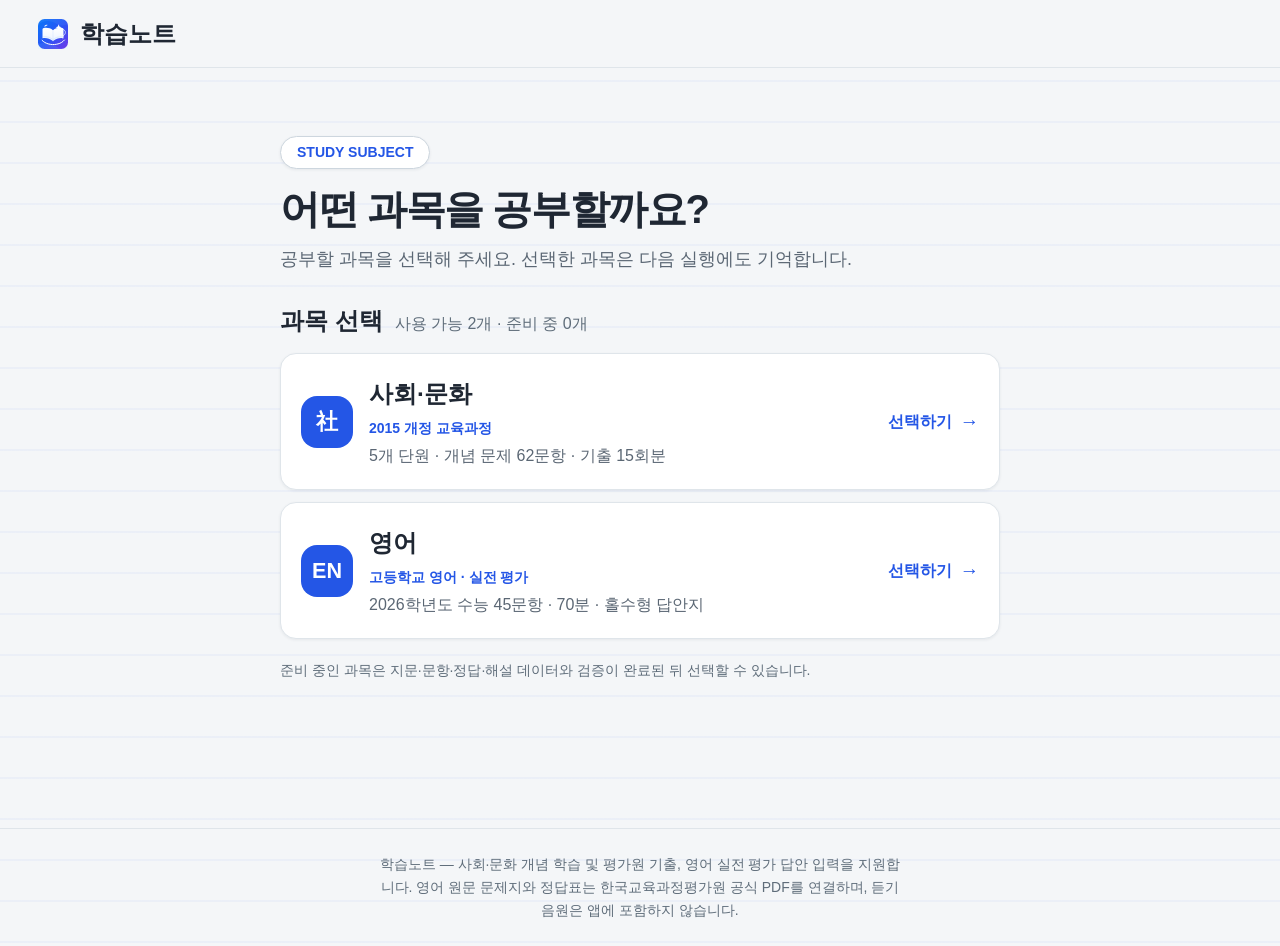
==== commit 73833e98: "Load and cache the English assessment module" ====
--- a/app-source.html
+++ b/app-source.html
@@ -27,6 +27,7 @@
       <button class="gnb-btn" data-nav="home" type="button">문제 풀기</button>
       <button class="gnb-btn" data-nav="subject-select" type="button">과목 변경</button>
       <button class="gnb-btn" data-nav="exam" type="button">실전 모의고사</button>
+      <button class="gnb-btn" data-nav="analytics" type="button">학습 분석</button>
       <button class="gnb-btn" data-nav="game" type="button">지식의 탑</button>
       <button class="gnb-btn" data-nav="concepts" type="button">개념 정리</button>
       <button class="gnb-btn" data-nav="wrong" type="button">오답 노트 <span class="wrong-count" id="wrongCountBadge" hidden>0</span></button>
@@ -43,6 +44,8 @@
   <section id="view-quiz" class="view" aria-label="문제 풀이" hidden></section>
   <!-- 결과 -->
   <section id="view-result" class="view" aria-label="결과" hidden></section>
+  <!-- 학습 분석 -->
+  <section id="view-analytics" class="view" aria-label="학습 분석" hidden></section>
   <!-- 실전 모의고사: 시험지 목록 -->
   <section id="view-exam" class="view" aria-label="실전 모의고사" hidden></section>
   <!-- 실전 모의고사: 응시 -->
@@ -58,13 +61,14 @@
 </main>
 
 <footer class="site-footer">
-  <p>학습노트 — 2015 개정 교육과정 '사회·문화' 기준 · 개념 문제는 기출 출제 경향을 반영해 자체 제작, 실전 모의고사는 한국교육과정평가원이 출제한 실제 기출(2022~2026학년도 수능·6월·9월)입니다.</p>
+  <p>학습노트 — 사회·문화 개념 학습 및 평가원 기출, 영어 실전 평가 답안 입력을 지원합니다. 영어 원문 문제지와 정답표는 한국교육과정평가원 공식 PDF를 연결하며, 듣기 음원은 앱에 포함하지 않습니다.</p>
 </footer>
 
 <script src="courses/social-culture/content.js"></script>
 <script src="js/course-registry.js"></script>
 <script src="js/data.js"></script>
 <script src="courses/social-culture/assessments.js"></script>
+<script src="courses/english/assessments.js"></script>
 <script src="js/exams.js"></script>
 <script src="js/storage.js"></script>
 <script src="js/predict.js"></script>
@@ -72,6 +76,7 @@
 <script src="js/game.js"></script>
 <script src="js/pen-tools.js?v=20261117-ai-report-1"></script>
 <script src="js/exam-app.js?v=20261117-attempt-history-1"></script>
+<script src="js/analytics.js?v=20261117-learning-analytics-1"></script>
 <script src="js/app.js"></script>
 <script>
 if ('serviceWorker' in navigator && (location.protocol === 'https:' || location.hostname === 'localhost' || location.hostname === '127.0.0.1')) {
--- a/css/style.css
+++ b/css/style.css
@@ -170,6 +170,15 @@
   border-color: var(--color-primary); background: var(--color-primary-highlight); box-shadow: var(--shadow-md);
   transform: translateY(-1px) scale(1.015);
 }
+.subject-pick-button:disabled {
+  cursor: not-allowed; opacity: .72;
+}
+.subject-pick-button:disabled:hover, .subject-pick-button:disabled:focus-visible {
+  border-color: var(--color-divider); background: var(--color-surface); box-shadow: var(--shadow-sm);
+  transform: none;
+}
+.subject-pick-button:disabled .subject-pick-mark { background: var(--color-text-faint); }
+.subject-pick-button:disabled .subject-pick-action { color: var(--color-text-muted); }
 .subject-pick-mark {
   display: inline-flex; flex: 0 0 52px; width: 52px; height: 52px; align-items: center; justify-content: center;
   color: #fff; background: var(--color-primary); border-radius: 16px; font-size: 1.35rem; font-weight: 850;
@@ -983,3 +992,236 @@
 .attempt-history-item { display:flex; align-items:center; justify-content:space-between; gap:var(--space-3); flex-wrap:wrap; padding:var(--space-3) 0; border-top:1px solid var(--color-divider); }
 .attempt-history-info { display:grid; gap:4px; min-width:0; }
 .attempt-history-info span { color:var(--color-text-muted); font-size:var(--text-sm); }
+
+
+/* ─── 과목별 학습 분석 ─── */
+.analytics-hero { margin-bottom: var(--space-6); }
+.analytics-summary {
+  display: grid;
+  grid-template-columns: repeat(4, minmax(0, 1fr));
+  gap: var(--space-3);
+  margin-bottom: var(--space-6);
+}
+.analytics-stat {
+  min-width: 0;
+  display: flex;
+  flex-direction: column;
+  gap: var(--space-2);
+  background: var(--color-surface);
+  border: 1px solid var(--color-divider);
+  border-radius: var(--radius-lg);
+  padding: var(--space-5);
+  box-shadow: var(--shadow-sm);
+}
+.analytics-stat > span {
+  color: var(--color-text-muted);
+  font-size: var(--text-xs);
+  font-weight: 700;
+}
+.analytics-stat strong {
+  font-size: clamp(1.65rem, 3.2vw, 2.35rem);
+  line-height: 1.15;
+  letter-spacing: -0.035em;
+  color: var(--color-text);
+  font-variant-numeric: tabular-nums;
+  overflow-wrap: anywhere;
+}
+.analytics-stat strong small {
+  font-size: .48em;
+  letter-spacing: 0;
+  margin-left: 3px;
+}
+.analytics-stat em {
+  color: var(--color-text-faint);
+  font-size: var(--text-xs);
+  font-style: normal;
+}
+.analytics-section { margin-top: var(--space-5); }
+.analytics-section .section-head { margin-bottom: var(--space-5); }
+.analytics-chart {
+  display: grid;
+  grid-auto-flow: column;
+  grid-auto-columns: minmax(42px, 1fr);
+  align-items: end;
+  gap: var(--space-3);
+  min-height: 176px;
+  overflow-x: auto;
+  padding: var(--space-2) var(--space-1) 0;
+}
+.analytics-chart-column {
+  min-width: 42px;
+  display: flex;
+  flex-direction: column;
+  align-items: center;
+  justify-content: flex-end;
+  gap: 5px;
+}
+.analytics-chart-value {
+  color: var(--color-text-muted);
+  font-size: 11px;
+  font-weight: 800;
+  font-variant-numeric: tabular-nums;
+}
+.analytics-chart-track {
+  width: min(30px, 72%);
+  height: 126px;
+  display: flex;
+  align-items: flex-end;
+  overflow: hidden;
+  background: var(--color-surface-offset);
+  border-radius: 6px 6px 3px 3px;
+}
+.analytics-chart-track i {
+  display: block;
+  width: 100%;
+  min-height: 3px;
+  background: var(--color-primary);
+  border-radius: 5px 5px 2px 2px;
+}
+.analytics-chart-date {
+  white-space: nowrap;
+  color: var(--color-text-faint);
+  font-size: 11px;
+  font-weight: 600;
+}
+.analytics-note {
+  margin-top: var(--space-4);
+  color: var(--color-text-faint);
+  font-size: var(--text-xs);
+  line-height: 1.6;
+}
+.analytics-empty {
+  padding: var(--space-6);
+  border: 1px dashed var(--color-border);
+  border-radius: var(--radius-md);
+  color: var(--color-text-muted);
+  text-align: center;
+  font-size: var(--text-sm);
+}
+.analytics-unit-list, .analytics-weak-list {
+  display: grid;
+  gap: var(--space-3);
+}
+.analytics-unit-row {
+  display: grid;
+  grid-template-columns: minmax(150px, 1.25fr) minmax(80px, 2fr) 56px;
+  align-items: center;
+  gap: var(--space-4);
+}
+.analytics-unit-copy {
+  min-width: 0;
+  display: flex;
+  flex-direction: column;
+  gap: 2px;
+}
+.analytics-unit-copy b {
+  font-size: var(--text-sm);
+  line-height: 1.35;
+}
+.analytics-unit-copy span {
+  color: var(--color-text-faint);
+  font-size: 11px;
+}
+.analytics-unit-track {
+  height: 9px;
+  border-radius: 99px;
+  background: var(--color-surface-offset);
+  overflow: hidden;
+}
+.analytics-unit-track i {
+  display: block;
+  height: 100%;
+  border-radius: inherit;
+  background: var(--color-primary);
+}
+.analytics-unit-row > strong {
+  text-align: right;
+  font-size: var(--text-sm);
+  font-variant-numeric: tabular-nums;
+}
+.analytics-weak-row {
+  display: flex;
+  align-items: center;
+  justify-content: space-between;
+  gap: var(--space-4);
+  padding: var(--space-3) 0;
+  border-bottom: 1px solid var(--color-divider);
+}
+.analytics-weak-row:last-child { border-bottom: 0; }
+.analytics-weak-row > div {
+  display: flex;
+  min-width: 0;
+  flex-direction: column;
+  gap: 2px;
+}
+.analytics-weak-row b {
+  font-size: var(--text-sm);
+  line-height: 1.45;
+}
+.analytics-weak-row span {
+  color: var(--color-text-faint);
+  font-size: var(--text-xs);
+}
+.analytics-weak-row > strong {
+  flex: 0 0 auto;
+  color: var(--color-error);
+  font-size: var(--text-xs);
+  white-space: nowrap;
+}
+.analytics-action { margin-top: var(--space-4); }
+.analytics-coverage {
+  display: grid;
+  grid-template-columns: repeat(2, minmax(0, 1fr));
+  gap: var(--space-4);
+  margin-top: var(--space-5);
+  padding: var(--space-5);
+  background: var(--color-surface-2);
+  border: 1px solid var(--color-divider);
+  border-radius: var(--radius-lg);
+}
+.analytics-coverage b {
+  display: block;
+  margin-bottom: var(--space-1);
+  font-size: var(--text-sm);
+}
+.analytics-coverage p {
+  color: var(--color-text-muted);
+  font-size: var(--text-xs);
+  line-height: 1.65;
+}
+.analytics-footer-actions {
+  display: flex;
+  flex-wrap: wrap;
+  gap: var(--space-3);
+  justify-content: flex-end;
+  margin-top: var(--space-6);
+}
+@media (max-width: 760px) {
+  .analytics-summary { grid-template-columns: repeat(2, minmax(0, 1fr)); }
+  .analytics-unit-row { grid-template-columns: minmax(120px, 1.2fr) minmax(56px, 1fr) 48px; gap: var(--space-2); }
+}
+@media (max-width: 480px) {
+  .analytics-summary { gap: var(--space-2); }
+  .analytics-stat { padding: var(--space-3); }
+  .analytics-stat strong { font-size: 1.7rem; }
+  .analytics-unit-row { grid-template-columns: minmax(0, 1fr) 58px; }
+  .analytics-unit-track { grid-column: 1 / -1; grid-row: 2; }
+  .analytics-unit-row > strong { grid-column: 2; grid-row: 1; }
+  .analytics-coverage { grid-template-columns: 1fr; }
+  .analytics-weak-row { align-items: flex-start; }
+}
+
+ 
+/* Official external exam paper reference (English assessment-only course) */
+.exam-source-banner {
+  display: flex; flex-direction: column; gap: var(--space-2); margin: var(--space-4) 0;
+  padding: var(--space-4); border: 1px solid var(--color-divider); border-radius: var(--radius-lg);
+  background: var(--color-surface);
+}
+.exam-source-banner a, .exam-source-inline {
+  color: var(--color-primary); font-size: var(--text-sm); font-weight: 800; text-decoration: none;
+}
+.exam-source-banner a { align-self: flex-start; }
+.exam-source-banner span { color: var(--color-text-muted); font-size: var(--text-xs); line-height: 1.55; }
+.exam-source-banner.compact { margin: var(--space-2) 0 var(--space-4); padding: var(--space-3) var(--space-4); }
+.exam-source-inline { white-space: nowrap; }
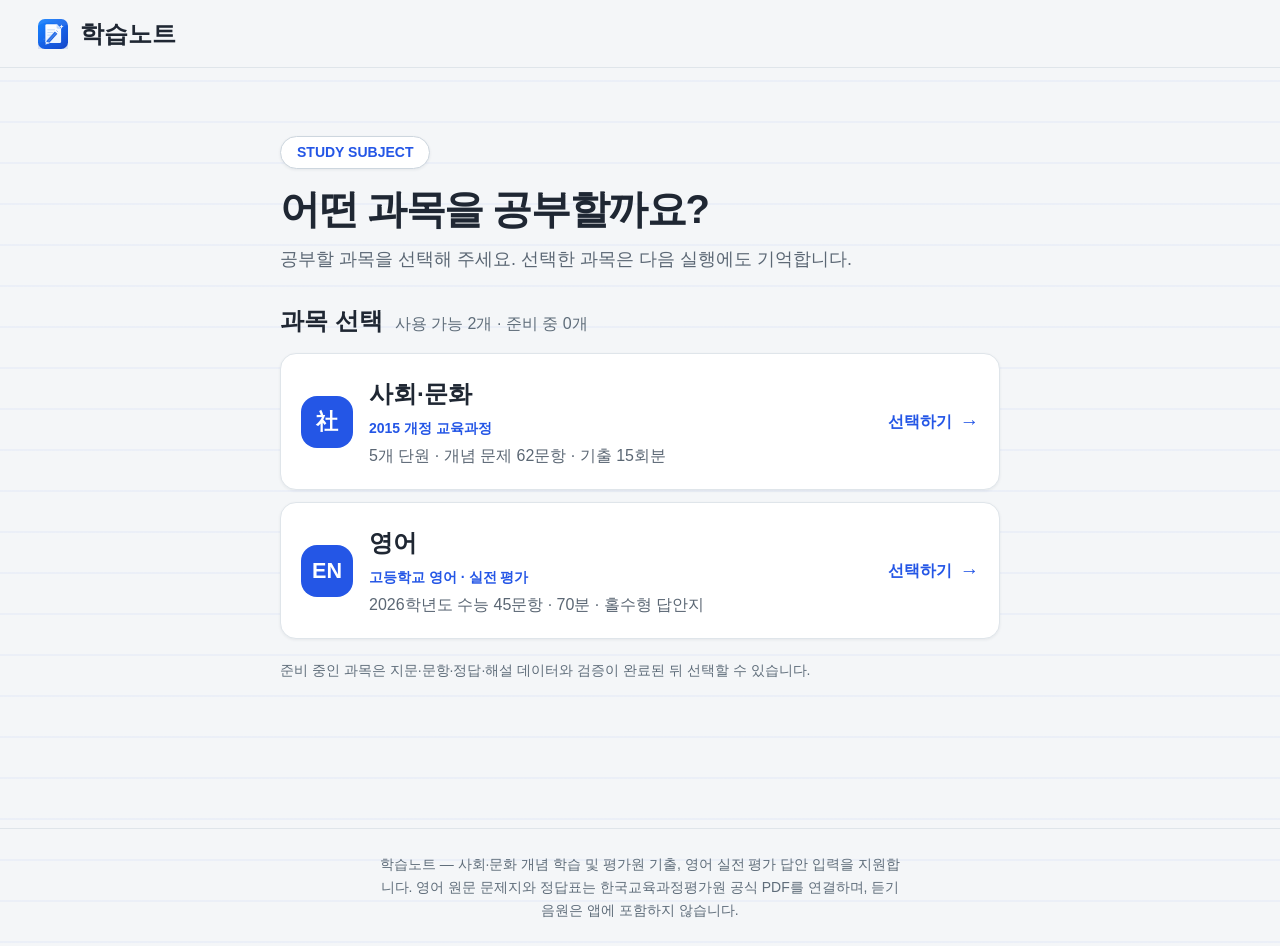
==== commit 59415d49: "Refresh blue and white study note app icon" ====
--- a/app-source.html
+++ b/app-source.html
@@ -10,9 +10,9 @@
 <meta name="mobile-web-app-capable" content="yes" />
 <meta name="apple-mobile-web-app-capable" content="yes" />
 <meta name="apple-mobile-web-app-title" content="학습노트" />
-<link rel="icon" type="image/svg+xml" href="assets/app-icon.svg" />
-<link rel="apple-touch-icon" href="assets/app-icon-192.png" />
-<link rel="manifest" href="manifest.webmanifest?v=20261116-name-2" />
+<link rel="icon" type="image/svg+xml" href="assets/app-icon.svg?v=20261117-blue-icon-v2" />
+<link rel="apple-touch-icon" href="assets/app-icon-192.png?v=20261117-blue-icon-v2" />
+<link rel="manifest" href="manifest.webmanifest?v=20261117-blue-icon-v2" />
 <link rel="stylesheet" href="css/style.css" />
 </head>
 <body>
@@ -20,7 +20,7 @@
 <header class="site-header">
   <div class="header-inner">
     <a class="logo" href="#" data-nav="home" aria-label="홈으로">
-      <img src="assets/app-icon.svg" width="30" height="30" alt="" aria-hidden="true" />
+      <img src="assets/app-icon.svg?v=20261117-blue-icon-v2" width="30" height="30" alt="" aria-hidden="true" />
       <span class="logo-text">학습노트</span>
     </a>
     <nav class="gnb" aria-label="주요 메뉴">
@@ -75,7 +75,7 @@
 <script src="js/assessment-engine.js"></script>
 <script src="js/game.js"></script>
 <script src="js/pen-tools.js?v=20261117-ai-report-1"></script>
-<script src="js/exam-app.js?v=20261117-attempt-history-1"></script>
+<script src="js/exam-app.js?v=20261117-english-image-pen-fix-1"></script>
 <script src="js/analytics.js?v=20261117-learning-analytics-1"></script>
 <script src="js/app.js"></script>
 <script>
--- a/css/style.css
+++ b/css/style.css
@@ -1225,3 +1225,16 @@
 .exam-source-banner span { color: var(--color-text-muted); font-size: var(--text-xs); line-height: 1.55; }
 .exam-source-banner.compact { margin: var(--space-2) 0 var(--space-4); padding: var(--space-3) var(--space-4); }
 .exam-source-inline { white-space: nowrap; }
+
+
+/* Embedded English CSAT source pages and continuous listening audio */
+.exam-qimg-link { display: block; width: 100%; max-width: 760px; margin: 0 auto; }
+.exam-qimg-link .exam-qimg { max-width: 100%; }
+.exam-image-zoom-hint { display: inline-block; margin-top: 5px; padding: 5px 0 2px; color: var(--color-text-muted); font-size: var(--text-xs); text-align: right; text-decoration: underline; }
+.exam-listening-audio {
+  display: grid; gap: var(--space-2); margin: var(--space-3) 0 var(--space-4);
+  padding: var(--space-3) var(--space-4); border: 1px solid var(--color-divider);
+  border-radius: var(--radius-lg); background: var(--color-surface);
+}
+.exam-listening-audio label { font-size: var(--text-sm); font-weight: 800; color: var(--color-text); }
+.exam-listening-audio audio { display: block; width: 100%; max-width: 760px; }
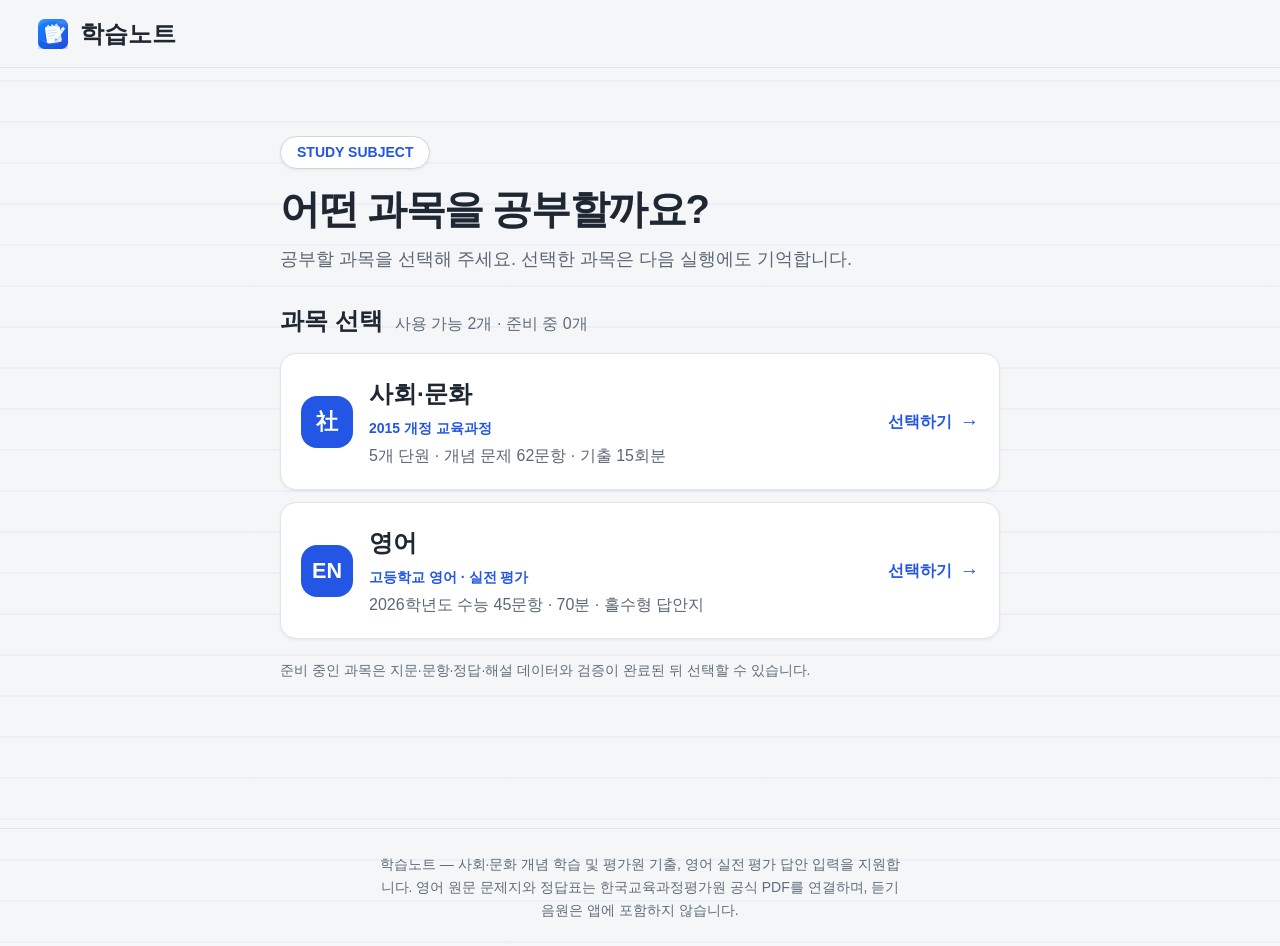
==== commit 2c536f3f: "Publish refreshed gradient note icon and stylus hover fix" ====
--- a/app-source.html
+++ b/app-source.html
@@ -10,9 +10,9 @@
 <meta name="mobile-web-app-capable" content="yes" />
 <meta name="apple-mobile-web-app-capable" content="yes" />
 <meta name="apple-mobile-web-app-title" content="학습노트" />
-<link rel="icon" type="image/svg+xml" href="assets/app-icon.svg?v=20261117-blue-icon-v2" />
-<link rel="apple-touch-icon" href="assets/app-icon-192.png?v=20261117-blue-icon-v2" />
-<link rel="manifest" href="manifest.webmanifest?v=20261117-blue-icon-v2" />
+<link rel="icon" type="image/svg+xml" href="assets/app-icon.svg?v=20261118-blue-note-gradient-1" />
+<link rel="icon" type="image/webp" sizes="192x192" href="assets/app-icon-192.webp?v=20261118-blue-note-gradient-1" />
+<link rel="manifest" href="manifest.webmanifest?v=20261118-pwa-icons-pen-fix-1" />
 <link rel="stylesheet" href="css/style.css" />
 </head>
 <body>
@@ -20,7 +20,7 @@
 <header class="site-header">
   <div class="header-inner">
     <a class="logo" href="#" data-nav="home" aria-label="홈으로">
-      <img src="assets/app-icon.svg?v=20261117-blue-icon-v2" width="30" height="30" alt="" aria-hidden="true" />
+      <img src="assets/app-icon.svg?v=20261118-blue-note-gradient-1" width="30" height="30" alt="" aria-hidden="true" />
       <span class="logo-text">학습노트</span>
     </a>
     <nav class="gnb" aria-label="주요 메뉴">
@@ -74,7 +74,7 @@
 <script src="js/predict.js"></script>
 <script src="js/assessment-engine.js"></script>
 <script src="js/game.js"></script>
-<script src="js/pen-tools.js?v=20261117-ai-report-1"></script>
+<script src="js/pen-tools.js?v=20261118-pen-hover-lock-2"></script>
 <script src="js/exam-app.js?v=20261117-english-image-pen-fix-1"></script>
 <script src="js/analytics.js?v=20261117-learning-analytics-1"></script>
 <script src="js/app.js"></script>
--- a/css/style.css
+++ b/css/style.css
@@ -659,6 +659,13 @@
 }
 .pen-tool:hover { border-color: var(--color-primary); color: var(--color-primary); }
 .pen-tool.active { background: var(--color-primary); border-color: var(--color-primary); color: #fff; }
+.pen-tool[data-penclear] {
+  margin-left: auto;
+  border-color: var(--color-primary);
+  background: var(--color-primary-highlight);
+  color: var(--color-primary);
+  font-weight: 800;
+}
 .pen-palette { display: inline-flex; align-items: center; gap: 4px; padding: 2px 4px; border: 1px solid var(--color-border); border-radius: 999px; }
 .pen-color { display: inline-grid; place-items: center; width: 28px; height: 28px; padding: 3px; border: 1px solid transparent; border-radius: 50%; background: transparent; cursor: pointer; }
 .pen-color i { display: block; width: 16px; height: 16px; border: 1px solid #0002; border-radius: 50%; }
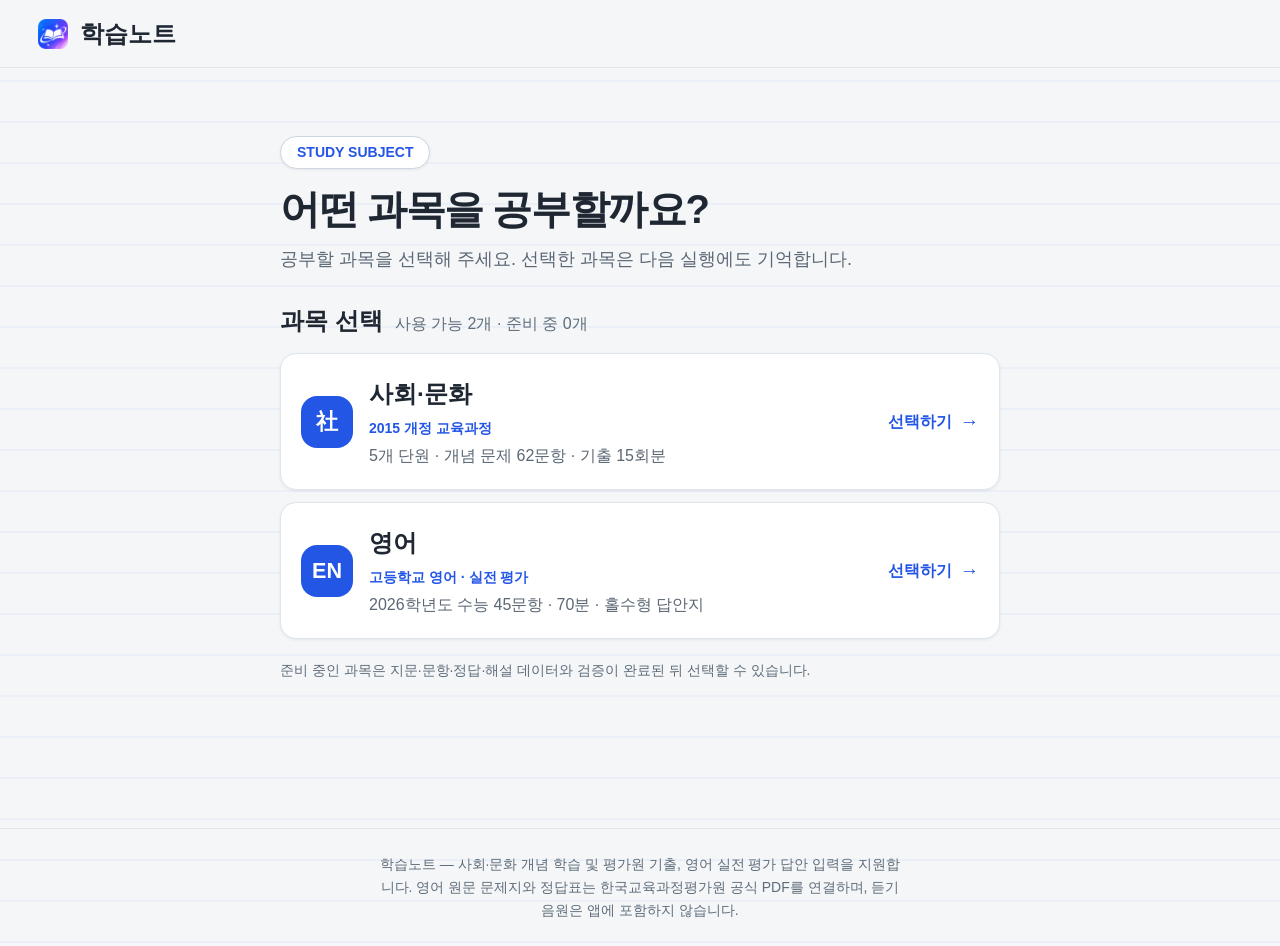
==== commit caf3adc9: "Restore the original lesson-book app icon" ====
--- a/app-source.html
+++ b/app-source.html
@@ -10,9 +10,10 @@
 <meta name="mobile-web-app-capable" content="yes" />
 <meta name="apple-mobile-web-app-capable" content="yes" />
 <meta name="apple-mobile-web-app-title" content="학습노트" />
-<link rel="icon" type="image/svg+xml" href="assets/app-icon.svg?v=20261118-blue-note-gradient-1" />
-<link rel="icon" type="image/webp" sizes="192x192" href="assets/app-icon-192.webp?v=20261118-blue-note-gradient-1" />
-<link rel="manifest" href="manifest.webmanifest?v=20261118-pwa-icons-pen-fix-1" />
+<link rel="icon" type="image/webp" sizes="512x512" href="assets/app-icon-512.webp?v=20261118-original-lesson-book-1" />
+<link rel="icon" type="image/svg+xml" href="assets/app-icon.svg?v=20261118-original-lesson-book-1" />
+<link rel="apple-touch-icon" href="assets/app-icon-192.webp?v=20261118-original-lesson-book-1" />
+<link rel="manifest" href="manifest.webmanifest?v=20261118-original-lesson-manifest-1" />
 <link rel="stylesheet" href="css/style.css" />
 </head>
 <body>
@@ -20,7 +21,7 @@
 <header class="site-header">
   <div class="header-inner">
     <a class="logo" href="#" data-nav="home" aria-label="홈으로">
-      <img src="assets/app-icon.svg?v=20261118-blue-note-gradient-1" width="30" height="30" alt="" aria-hidden="true" />
+      <img src="assets/app-icon-512.webp?v=20261118-original-lesson-book-1" width="30" height="30" alt="" aria-hidden="true" />
       <span class="logo-text">학습노트</span>
     </a>
     <nav class="gnb" aria-label="주요 메뉴">
